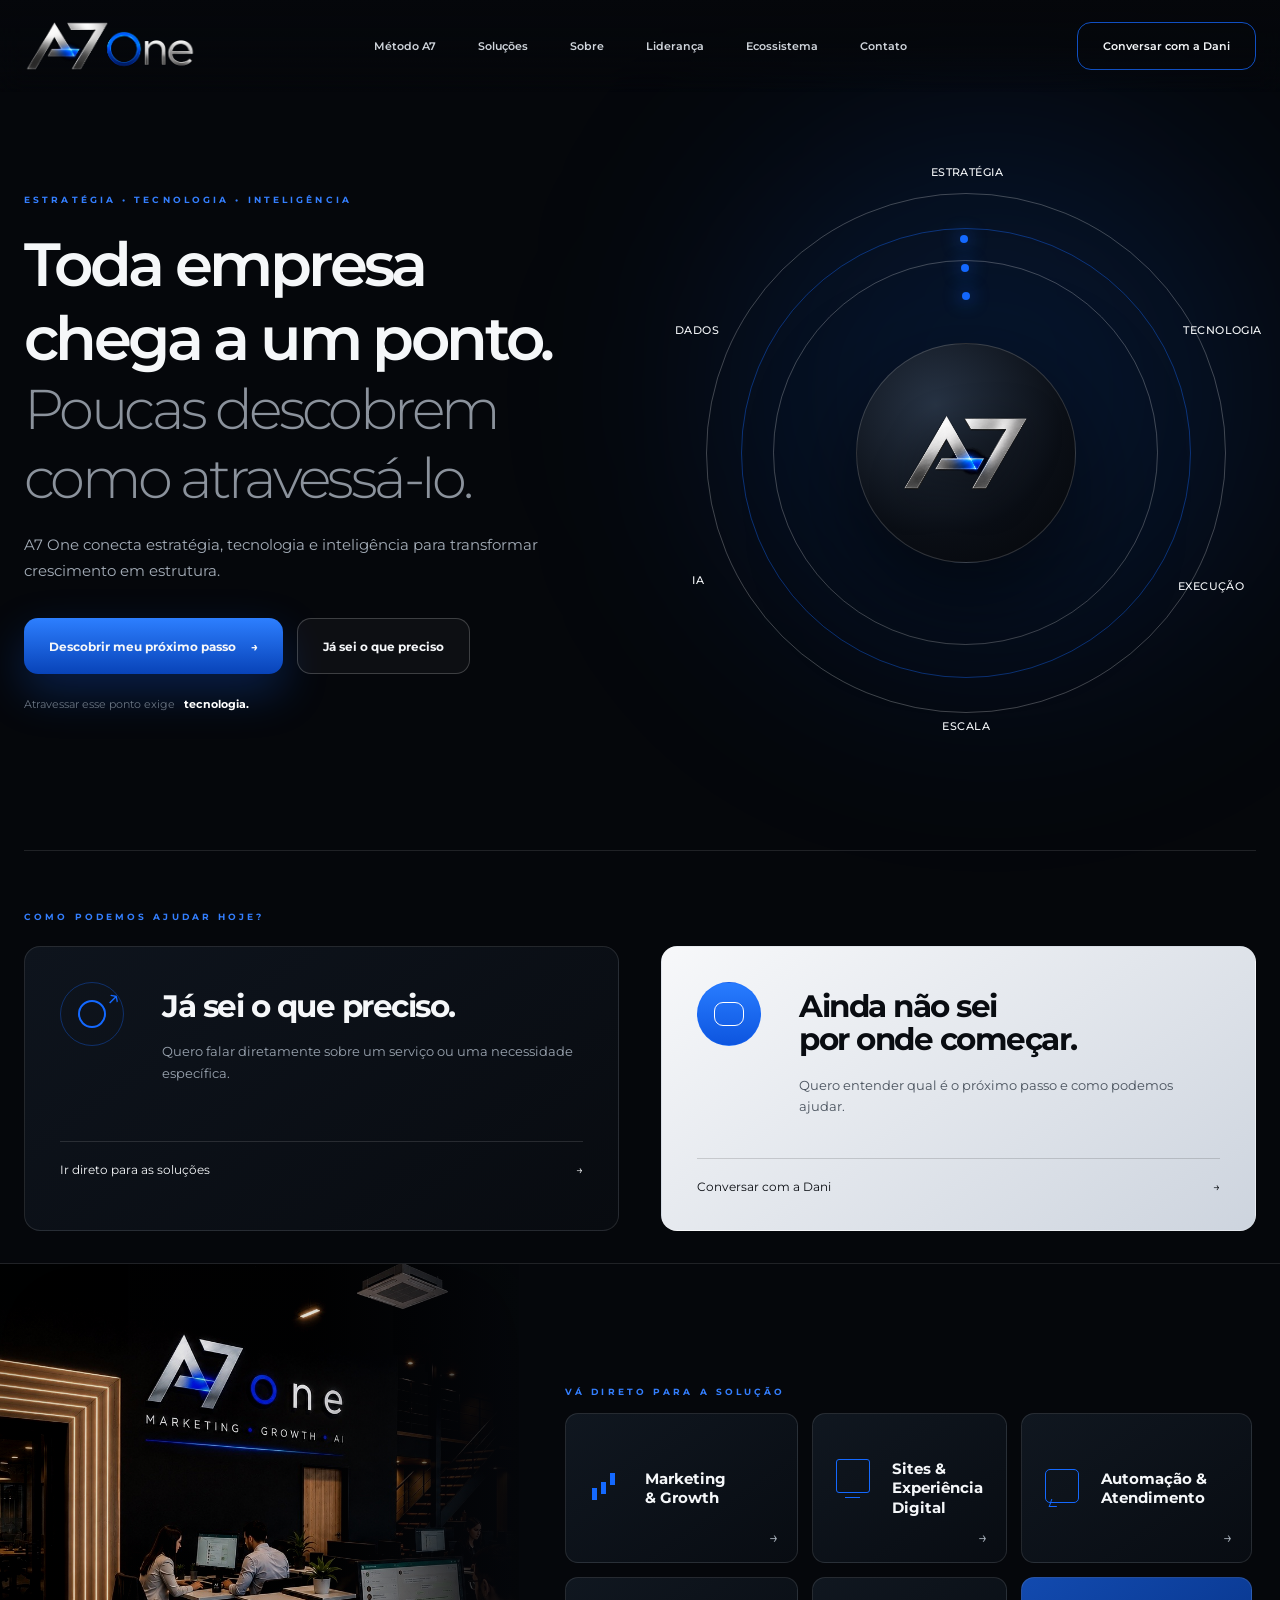
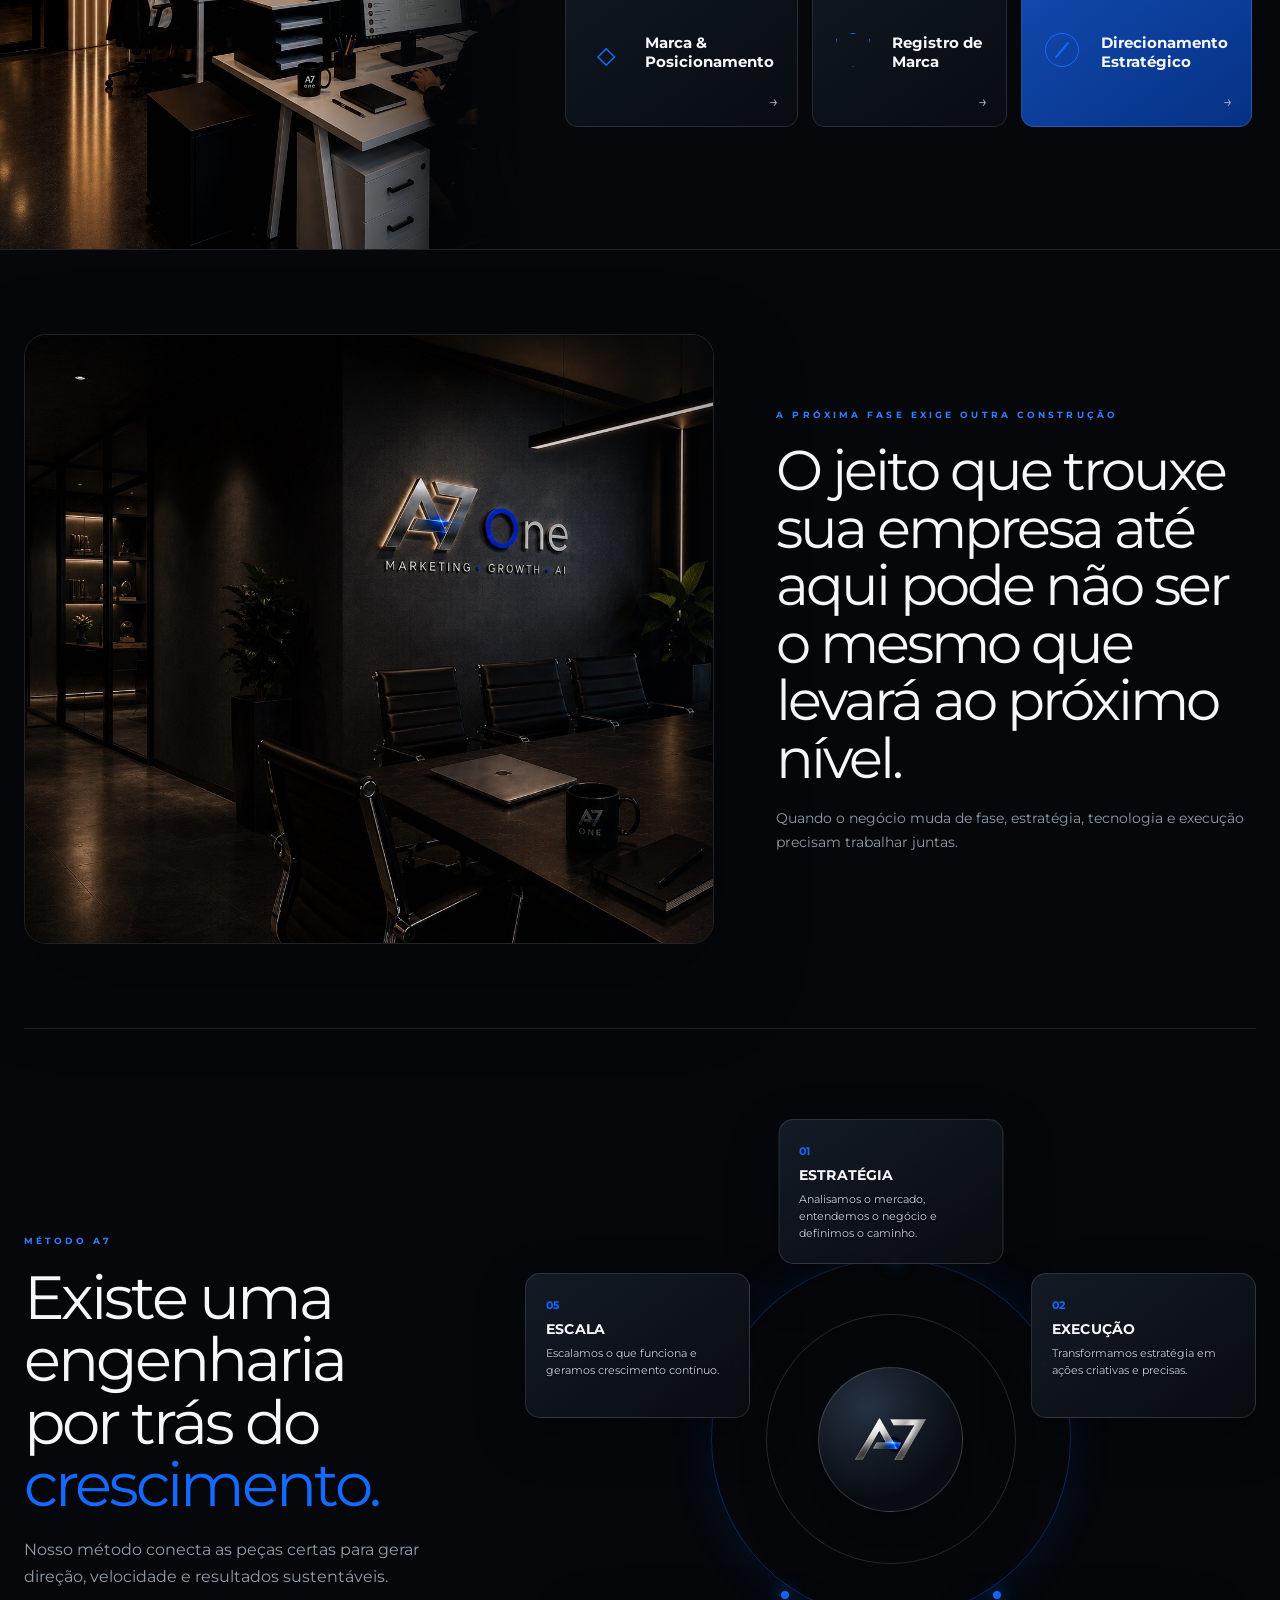
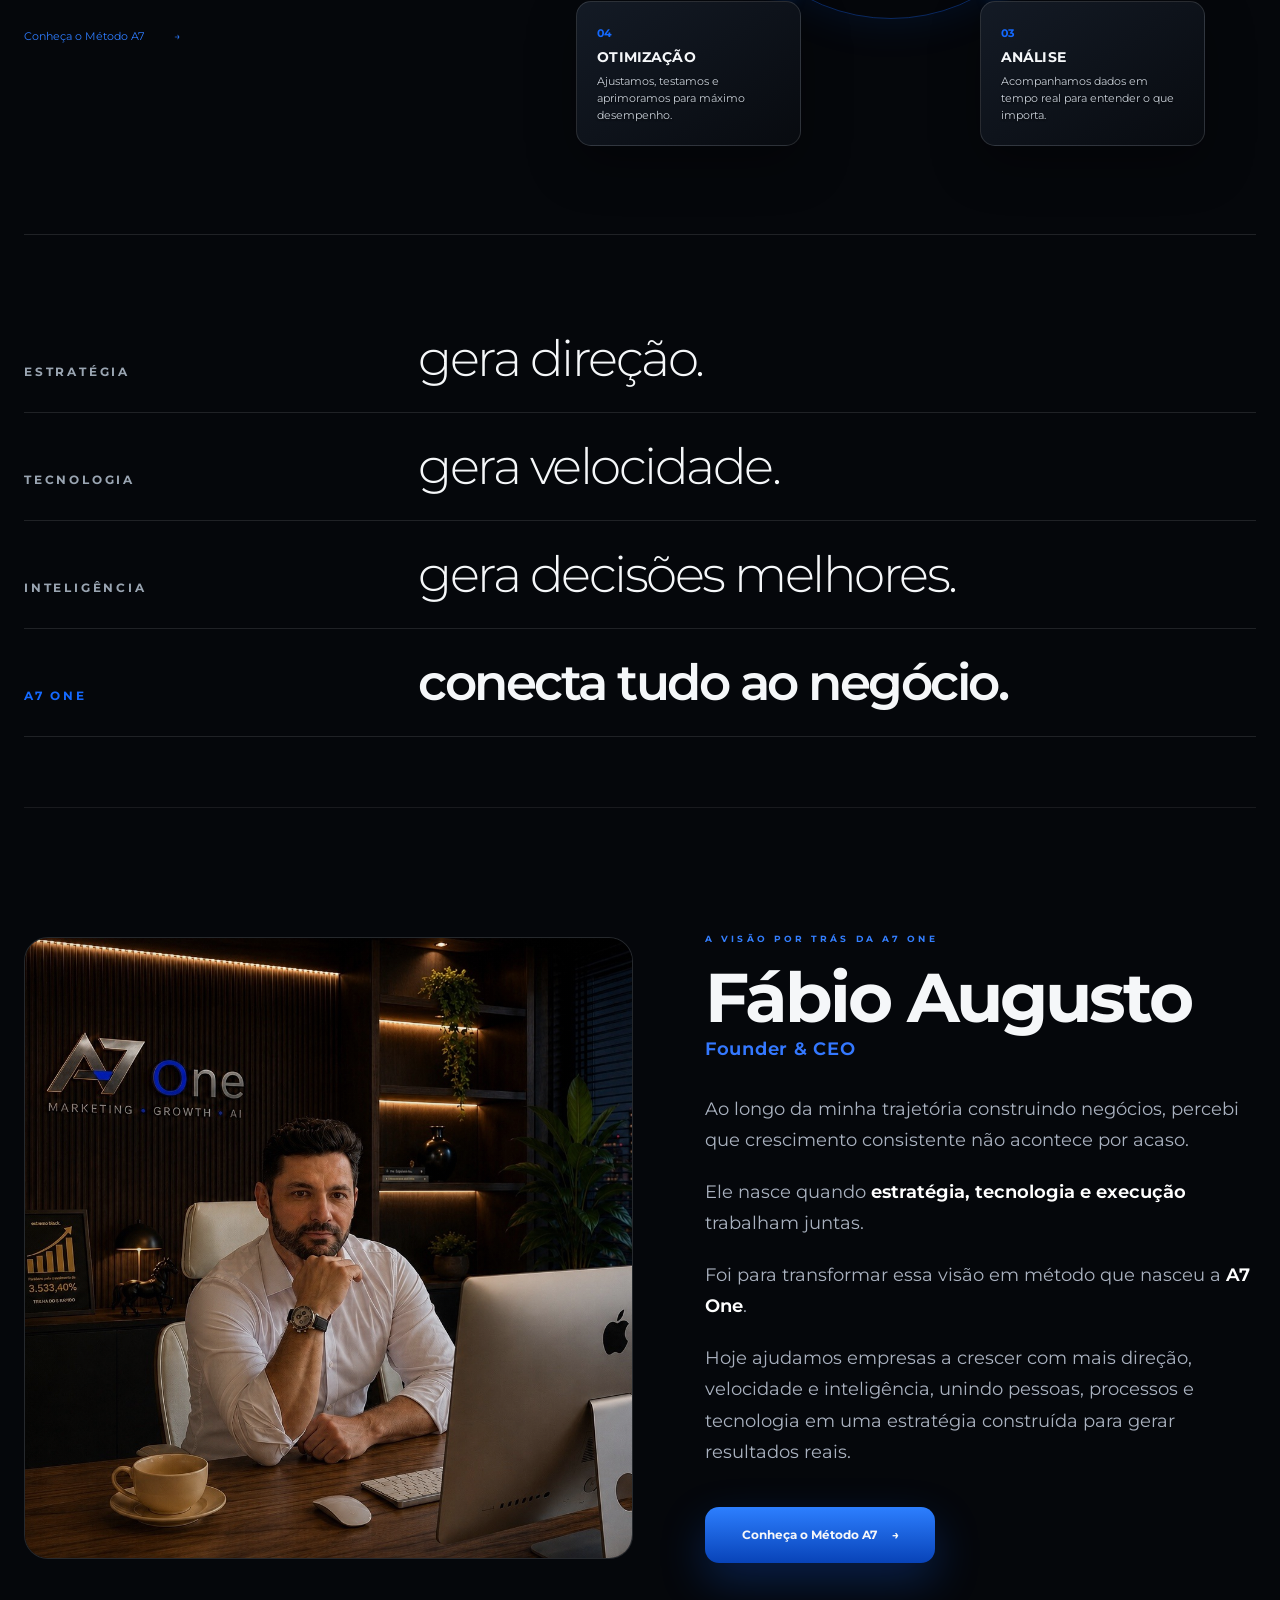
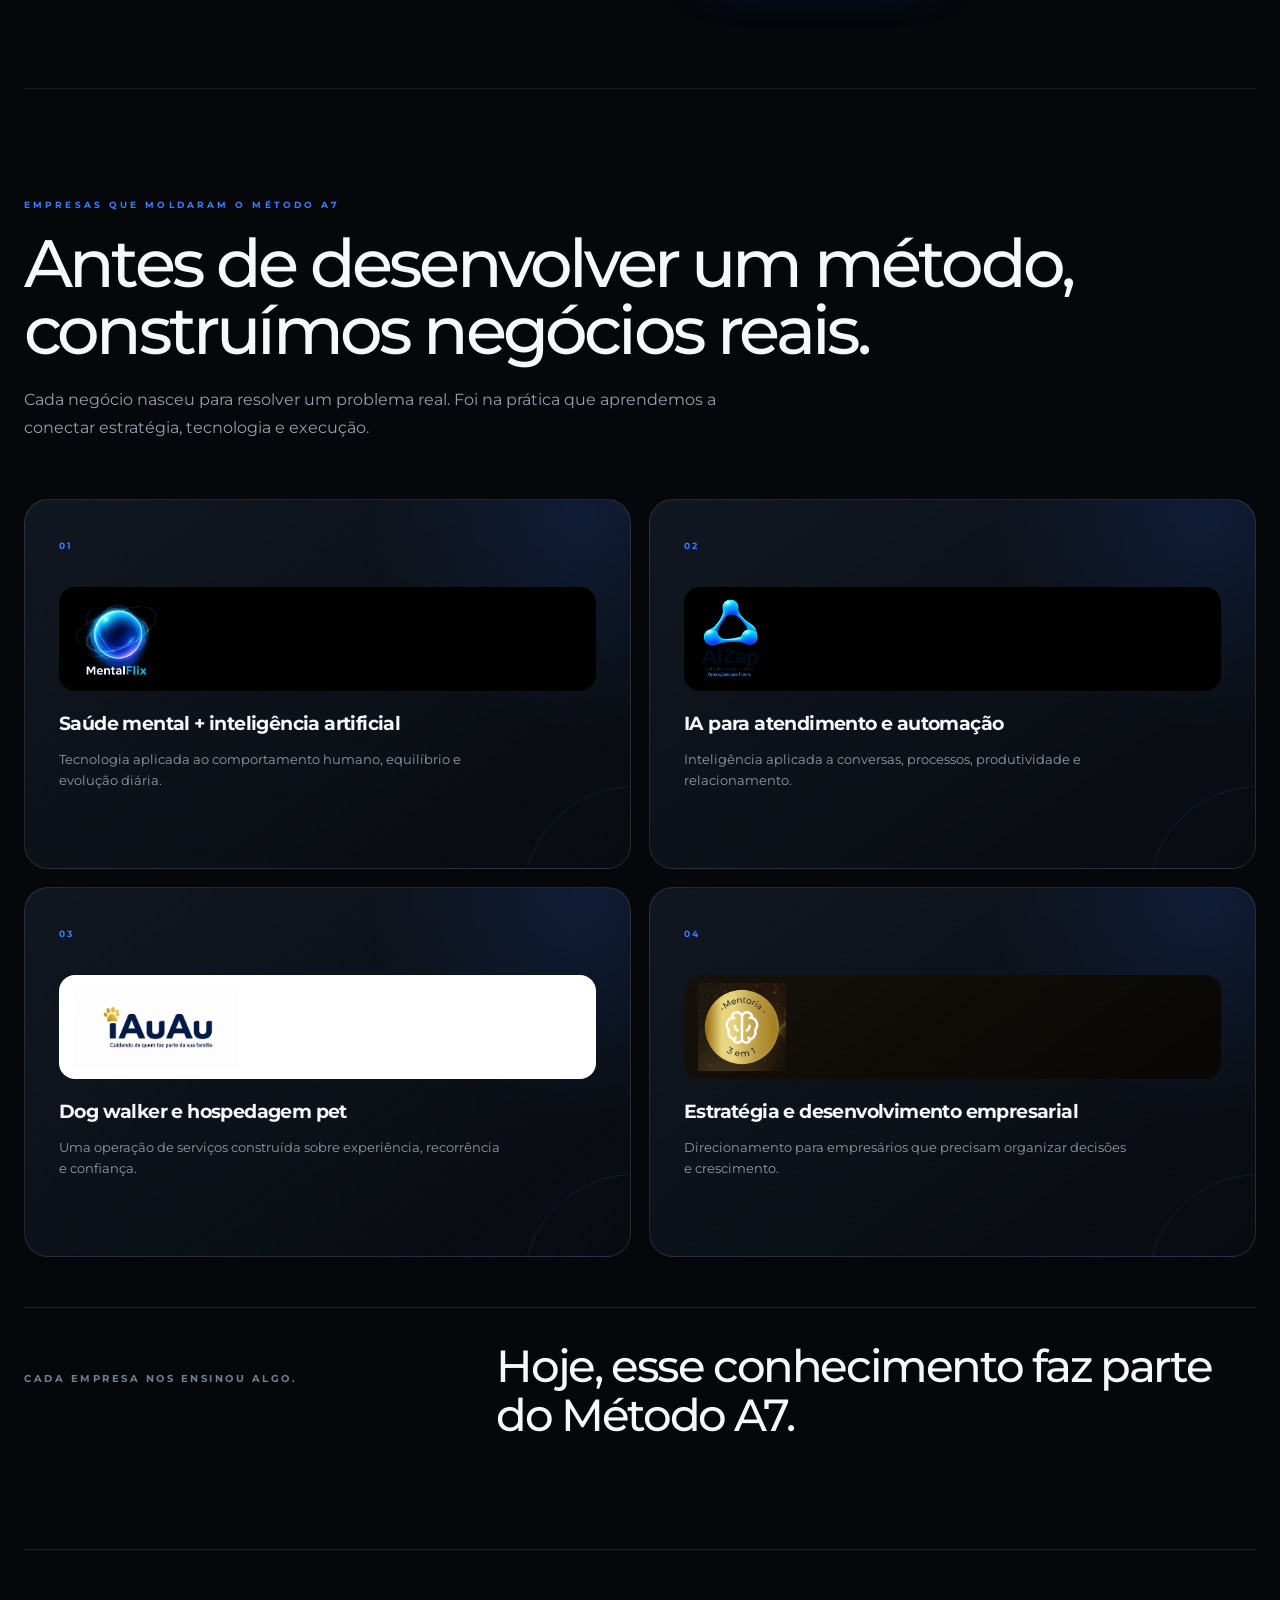
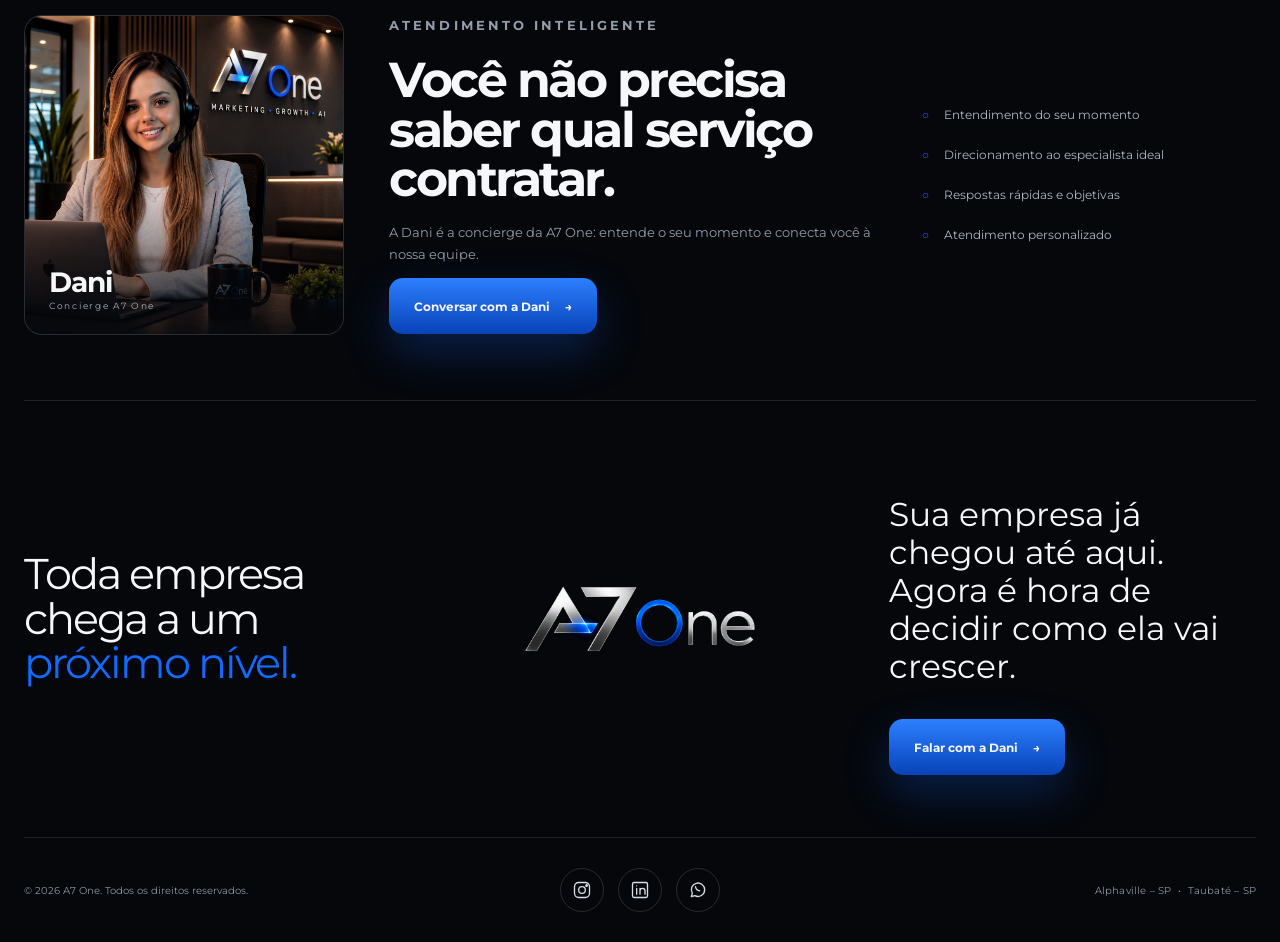
==== index.html @ eed22491 "Add files via upload" ====
<!doctype html>
<html lang="pt-BR">
<head>
  <meta charset="utf-8">
  <meta name="viewport" content="width=device-width,initial-scale=1">
  <meta name="theme-color" content="#05070b">
  
  
  <link rel="preconnect" href="https://fonts.googleapis.com">
  <link rel="preconnect" href="https://fonts.gstatic.com" crossorigin>
  <link href="https://fonts.googleapis.com/css2?family=Montserrat:wght@300;400;500;600;700;800&display=swap" rel="stylesheet">
  <link rel="stylesheet" href="./styles.css?v=1784219623">

  <title>A7 One | Estratégia, Tecnologia e Inteligência para Empresas</title>
  <meta name="description" content="A7 One conecta estratégia, tecnologia e inteligência para acelerar o crescimento da sua empresa.">
  <meta name="theme-color" content="#05070b">

  <meta property="og:type" content="website">
  <meta property="og:site_name" content="A7 One">
  <meta property="og:title" content="A7 One | Estratégia, Tecnologia e Inteligência">
  <meta property="og:description" content="Toda empresa chega a um ponto. Poucas descobrem como atravessá-lo.">
  <meta property="og:url" content="https://a7one.com.br">
  <meta property="og:image" content="https://a7one.com.br/assets/og-a7one.jpg?v=1784208524">

  <meta name="twitter:card" content="summary_large_image">
  <meta name="twitter:title" content="A7 One | Estratégia, Tecnologia e Inteligência">
  <meta name="twitter:description" content="Toda empresa chega a um ponto. Poucas descobrem como atravessá-lo.">
  <meta name="twitter:image" content="https://a7one.com.br/assets/og-a7one.jpg?v=1784208524">


  <link rel="icon" type="image/x-icon" href="/favicon.ico?v=1784208524">
  <link rel="icon" type="image/png" sizes="32x32" href="/favicon-32.png?v=1784208524">
  <link rel="icon" type="image/png" sizes="16x16" href="/favicon-16.png?v=1784208524">
  <link rel="apple-touch-icon" sizes="180x180" href="/apple-touch-icon.png?v=1784208524">

</head>
<body>
  <div class="progress"></div>
  <div class="cursor-glow"></div>

  <header class="header shell">
    <a class="brand" href="#inicio" aria-label="A7 One">
      <img src="./assets/a7one-logo-clean.png?v=1784208524" alt="A7 One">
    </a>

    <nav>
      <a href="#metodo">Método A7</a>
      <a href="#solucoes">Soluções</a>
      <a href="#sobre">Sobre</a>
      <a href="#lideranca">Liderança</a>
      <a href="#ecossistema">Ecossistema</a>
      <a href="#contato">Contato</a>
    </nav>

    <a class="header-cta" href="#" data-topic="diagnostico">Conversar com a Dani</a>
  </header>

  <main>
    <section id="inicio" class="hero shell">
      <div class="hero-copy reveal">
        <p class="eyebrow">ESTRATÉGIA • TECNOLOGIA • INTELIGÊNCIA</p>

        <h1 class="hero-title"><span class="hero-line">Toda empresa</span><span class="hero-line">chega a um ponto.</span><span class="hero-subline">Poucas descobrem</span><span class="hero-subline">como atravessá-lo.</span></h1>

        <p class="lead">
          A7 One conecta estratégia, tecnologia e inteligência
          para transformar crescimento em estrutura.
        </p>

        <div class="actions">
          <a class="button primary" href="#caminhos">Descobrir meu próximo passo <span>→</span></a>
          <a class="button secondary" href="#solucoes">Já sei o que preciso</a>
        </div>

        <div class="changing-line">
          <span>Atravessar esse ponto exige</span>
          <strong id="word-cycle">estratégia.</strong>
        </div>
      </div>

      <div class="orbit-stage reveal">
        <div class="orbit orbit-a"></div>
        <div class="orbit orbit-b"></div>
        <div class="orbit orbit-c"></div>

        <div class="orbit-core method-hero-core">
          <div class="shine"></div>
          <img src="./assets/a7-symbol-clean.png?v=1784208524" alt="Símbolo A7">
        </div>

        <span class="node n1">ESTRATÉGIA</span>
        <span class="node n2">TECNOLOGIA</span>
        <span class="node n3">EXECUÇÃO</span>
        <span class="node n4">ESCALA</span>
        <span class="node n5">IA</span>
        <span class="node n6">DADOS</span>
      </div>
    </section>

    <section id="caminhos" class="choices shell">
      <p class="eyebrow">COMO PODEMOS AJUDAR HOJE?</p>

      <div class="choice-grid">
        <article class="choice choice-dark reveal">
          <div class="choice-icon target"><i></i></div>
          <div class="choice-copy">
            <h2>Já sei o que preciso.</h2>
            <p>Quero falar diretamente sobre um serviço ou uma necessidade específica.</p>
          </div>
          <a href="#solucoes">Ir direto para as soluções <span>→</span></a>
        </article>

        <article class="choice choice-light reveal">
          <div class="choice-icon message"><i></i></div>
          <div class="choice-copy">
            <h2>Ainda não sei<br>por onde começar.</h2>
            <p>Quero entender qual é o próximo passo e como podemos ajudar.</p>
          </div>
          <a href="#" data-topic="diagnostico">Conversar com a Dani <span>→</span></a>
        </article>
      </div>
    </section>

    <section id="solucoes" class="solutions">
      <div class="office-panel reveal">
        <img src="./assets/reception-office.jpg?v=1784208524?v=1784208524" alt="Ambiente A7 One">
        <div class="office-shade"></div>

      </div>

      <div class="solution-content">
        <p class="eyebrow">VÁ DIRETO PARA A SOLUÇÃO</p>

        <div class="solution-grid">
          <a href="#" data-topic="clientes" class="solution-card reveal">
            <div class="service-icon chart"></div>
            <h3>Marketing<br>& Growth</h3>
            <span>→</span>
          </a>

          <a href="#" data-topic="site" class="solution-card reveal">
            <div class="service-icon screen"></div>
            <h3>Sites &<br>Experiência Digital</h3>
            <span>→</span>
          </a>

          <a href="#" data-topic="automacao" class="solution-card reveal">
            <div class="service-icon bubbles"></div>
            <h3>Automação &<br>Atendimento</h3>
            <span>→</span>
          </a>

          <a href="#" data-topic="marca" class="solution-card reveal">
            <div class="service-icon crown">◇</div>
            <h3>Marca &<br>Posicionamento</h3>
            <span>→</span>
          </a>

          <a href="#" data-topic="registro" class="solution-card reveal">
            <div class="service-icon shield"></div>
            <h3>Registro de<br>Marca</h3>
            <span>→</span>
          </a>

          <a href="#" data-topic="consultoria" class="solution-card featured reveal">
            <div class="service-icon compass"></div>
            <h3>Direcionamento<br>Estratégico</h3>
            <span>→</span>
          </a>
        </div>
      </div>
    </section>

    <section class="phase phase-card shell">
      <div class="phase-photo reveal">
        <img src="./assets/meeting-room.jpg?v=1784208524" alt="Sala de reunião A7 One">
        <div class="phase-overlay"></div>
      </div>

      <div class="phase-copy reveal">
        <p class="eyebrow">A PRÓXIMA FASE EXIGE OUTRA CONSTRUÇÃO</p>
        <h2>O jeito que trouxe sua empresa até aqui pode não ser o mesmo que levará ao próximo nível.</h2>
        <p>
          Quando o negócio muda de fase, estratégia, tecnologia e execução
          precisam trabalhar juntas.
        </p>
      </div>
    </section>

    <section id="metodo" class="method shell">
      <div class="method-copy reveal">
        <p class="eyebrow">MÉTODO A7</p>
        <h2>Existe uma engenharia por trás do <em>crescimento.</em></h2>
        <p>Nosso método conecta as peças certas para gerar direção, velocidade e resultados sustentáveis.</p>
        <a href="#" data-topic="consultoria">Conheça o Método A7 <span>→</span></a>
      </div>

      <div class="method-wheel clean-wheel reveal">
        <div class="method-disc">
          <div class="disc-ring ring-outer"></div>
          <div class="disc-ring ring-inner"></div>
          <div class="disc-center">
            <img src="./assets/a7-symbol-clean.png?v=1784208524" alt="Símbolo A7">
          </div>
          <span class="disc-dot dd1"></span>
          <span class="disc-dot dd2"></span>
          <span class="disc-dot dd3"></span>
          <span class="disc-dot dd4"></span>
          <span class="disc-dot dd5"></span>
        </div>

        <article class="method-card mc1">
          <span>01</span><strong>ESTRATÉGIA</strong>
          <p>Analisamos o mercado, entendemos o negócio e definimos o caminho.</p>
        </article>
        <article class="method-card mc2">
          <span>02</span><strong>EXECUÇÃO</strong>
          <p>Transformamos estratégia em ações criativas e precisas.</p>
        </article>
        <article class="method-card mc3">
          <span>03</span><strong>ANÁLISE</strong>
          <p>Acompanhamos dados em tempo real para entender o que importa.</p>
        </article>
        <article class="method-card mc4">
          <span>04</span><strong>OTIMIZAÇÃO</strong>
          <p>Ajustamos, testamos e aprimoramos para máximo desempenho.</p>
        </article>
        <article class="method-card mc5">
          <span>05</span><strong>ESCALA</strong>
          <p>Escalamos o que funciona e geramos crescimento contínuo.</p>
        </article>
      </div>
    </section>

    <section id="sobre" class="principles shell">
      <div class="principle reveal"><span>ESTRATÉGIA</span><p>gera direção.</p></div>
      <div class="principle reveal"><span>TECNOLOGIA</span><p>gera velocidade.</p></div>
      <div class="principle reveal"><span>INTELIGÊNCIA</span><p>gera decisões melhores.</p></div>
      <div class="principle final reveal"><span>A7 ONE</span><p>conecta tudo ao negócio.</p></div>
    </section>


    <section id="lideranca" class="leadership shell">
      <div class="leadership-photo reveal">
        <img src="./assets/fabio-augusto-ceo.jpg?v=1784219623" alt="Fábio Augusto, Founder & CEO da A7 One">
        <div class="leadership-photo-shade"></div>
      </div>

      <div class="leadership-copy reveal">
        <p class="eyebrow">A VISÃO POR TRÁS DA A7 ONE</p>
        <h2>Fábio Augusto</h2>
        <p class="leadership-role">Founder &amp; CEO</p>

        <p>
          Ao longo da minha trajetória construindo negócios, percebi que crescimento
          consistente não acontece por acaso.
        </p>

        <p>
          Ele nasce quando <strong>estratégia, tecnologia e execução</strong>
          trabalham juntas.
        </p>

        <p>
          Foi para transformar essa visão em método que nasceu a
          <strong>A7 One</strong>.
        </p>

        <p>
          Hoje ajudamos empresas a crescer com mais direção, velocidade e inteligência,
          unindo pessoas, processos e tecnologia em uma estratégia construída para
          gerar resultados reais.
        </p>

        <a class="button primary" href="#metodo">Conheça o Método A7 <span>→</span></a>
      </div>
    </section>


    <section id="ecossistema" class="ecosystem shell">
      <div class="ecosystem-heading reveal">
        <p class="eyebrow">EMPRESAS QUE MOLDARAM O MÉTODO A7</p>
        <h2 class="ecosystem-approved-title"><span>Antes de desenvolver um método,</span><span>construímos negócios reais.</span></h2>
        <p>
          Cada negócio nasceu para resolver um problema real. Foi na prática que aprendemos a conectar estratégia, tecnologia e execução.
        </p>
      </div>

      <div class="ecosystem-grid">
        <article class="ecosystem-card reveal">
          <span class="ecosystem-index">01</span>
          <div class="ecosystem-logo ecosystem-logo-dark"><img src="[data-uri]" alt="MentalFlix"></div>
          <h3>Saúde mental + inteligência artificial</h3>
          <p>Tecnologia aplicada ao comportamento humano, equilíbrio e evolução diária.</p>
        </article>

        <article class="ecosystem-card reveal">
          <span class="ecosystem-index">02</span>
          <div class="ecosystem-logo ecosystem-logo-dark"><img src="[data-uri]" alt="AlZap"></div>
          <h3>IA para atendimento e automação</h3>
          <p>Inteligência aplicada a conversas, processos, produtividade e relacionamento.</p>
        </article>

        <article class="ecosystem-card reveal">
          <span class="ecosystem-index">03</span>
          <div class="ecosystem-logo ecosystem-logo-light"><img src="[data-uri]" alt="iAuAu"></div>
          <h3>Dog walker e hospedagem pet</h3>
          <p>Uma operação de serviços construída sobre experiência, recorrência e confiança.</p>
        </article>

        <article class="ecosystem-card reveal">
          <span class="ecosystem-index">04</span>
          <div class="ecosystem-logo ecosystem-logo-gold"><img src="[data-uri]" alt="Mentoria 3 em 1"></div>
          <h3>Estratégia e desenvolvimento empresarial</h3>
          <p>Direcionamento para empresários que precisam organizar decisões e crescimento.</p>
        </article>
      </div>

      <div class="ecosystem-statement reveal">
        <span>Cada empresa nos ensinou algo.</span>
        <strong>Hoje, esse conhecimento faz parte do Método A7.</strong>
      </div>
    </section>

    <section id="contato" class="dani shell">
      <div class="dani-photo dani-photo-small">
        <img src="./assets/dani-final.jpg?v=1784208524" alt="Dani, concierge virtual da A7 One">
        <div class="dani-photo-shade"></div>
        <div class="dani-caption"><strong>Dani</strong><small>Concierge A7 One</small></div>
      </div>

      <div class="dani-copy reveal">
        <p class="eyebrow">ATENDIMENTO INTELIGENTE</p>
        <h2>Você não precisa saber qual serviço contratar.</h2>
        <p class="dani-description">A Dani é a concierge da A7 One: entende o seu momento e conecta você à nossa equipe.</p>
        <a href="#" class="button primary" data-topic="diagnostico">Conversar com a Dani <span>→</span></a>
      </div>

      <ul class="dani-list reveal">
        <li>Entendimento do seu momento</li>
        <li>Direcionamento ao especialista ideal</li>
        <li>Respostas rápidas e objetivas</li>
        <li>Atendimento personalizado</li>
      </ul>
    </section>

    <section class="closing shell">
      <div class="closing-copy reveal">
        <h2>Toda empresa chega a um <em>próximo nível.</em></h2>
      </div>

      <div class="closing-brand reveal">
        <img src="./assets/a7one-logo-clean.png?v=1784208524" alt="A7 One">
      </div>

      <div class="closing-action reveal">
        <h3>Sua empresa já chegou até aqui.<br>Agora é hora de decidir como ela vai crescer.</h3>
        <a href="#" class="button primary" data-topic="geral">Falar com a Dani <span>→</span></a>
      </div>
    </section>
  </main>

  <footer class="footer shell">
    <small>© 2026 A7 One. Todos os direitos reservados.</small>
    <div class="socials">
      <a href="https://www.instagram.com/a7one.ai/" target="_blank" rel="noopener" aria-label="Instagram" title="Instagram">
        <svg viewBox="0 0 24 24" aria-hidden="true"><rect x="3" y="3" width="18" height="18" rx="5"/><circle cx="12" cy="12" r="4"/><circle cx="17.5" cy="6.5" r="1"/></svg>
      </a>
      <a href="https://www.linkedin.com/company/a7one/" target="_blank" rel="noopener" aria-label="LinkedIn" title="LinkedIn">
        <svg viewBox="0 0 24 24" aria-hidden="true"><rect x="3" y="3" width="18" height="18" rx="2"/><path d="M8 10v7M8 7v.01M12 17v-4a3 3 0 0 1 6 0v4M12 10v7"/></svg>
      </a>
      <a href="#" data-topic="geral" aria-label="WhatsApp" title="WhatsApp">
        <svg viewBox="0 0 24 24" aria-hidden="true"><path d="M20 11.8a8 8 0 0 1-11.8 7l-4.2 1.2 1.2-4.1A8 8 0 1 1 20 11.8Z"/><path d="M9 8c.4 3 2 4.6 5 5"/></svg>
      </a>
    </div>
    <span>Alphaville – SP &nbsp;•&nbsp; Taubaté – SP</span>
  </footer>

  <script src="./script.js?v=1784219623"></script>
</body>
</html>
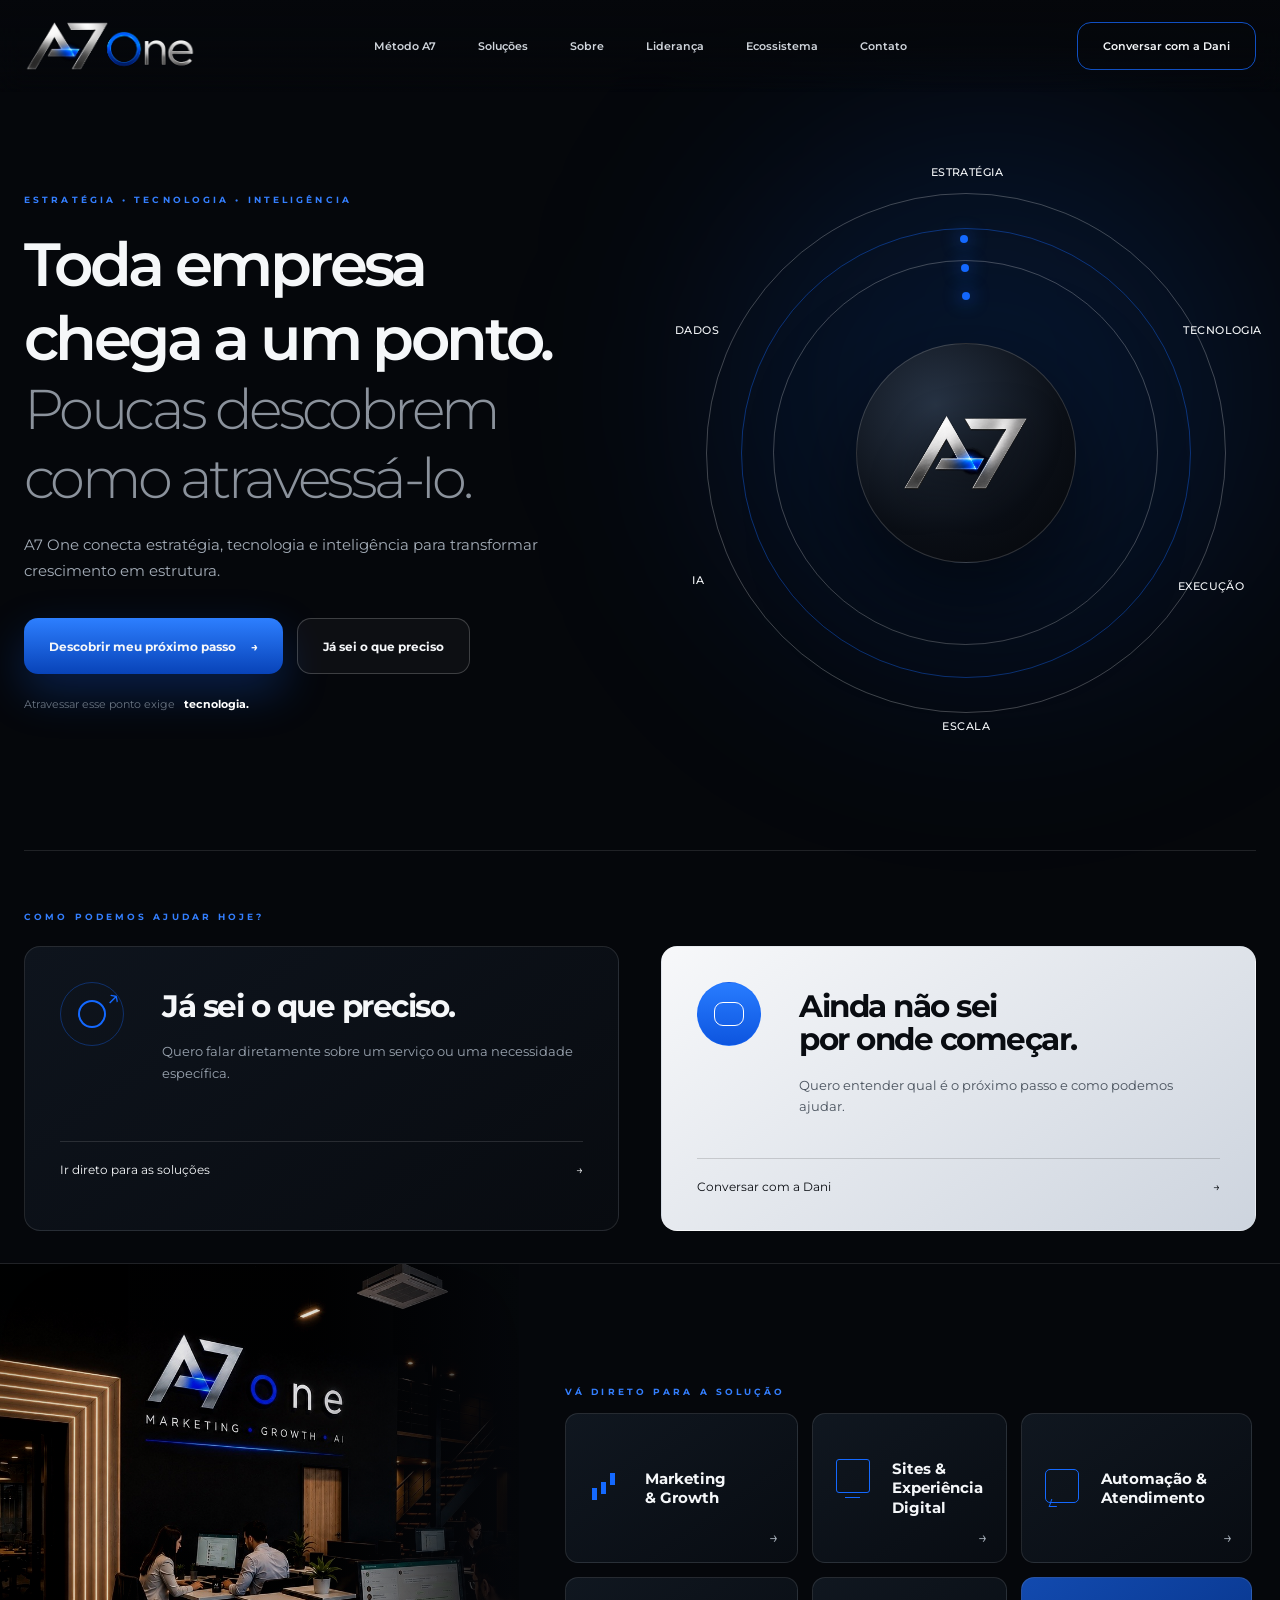
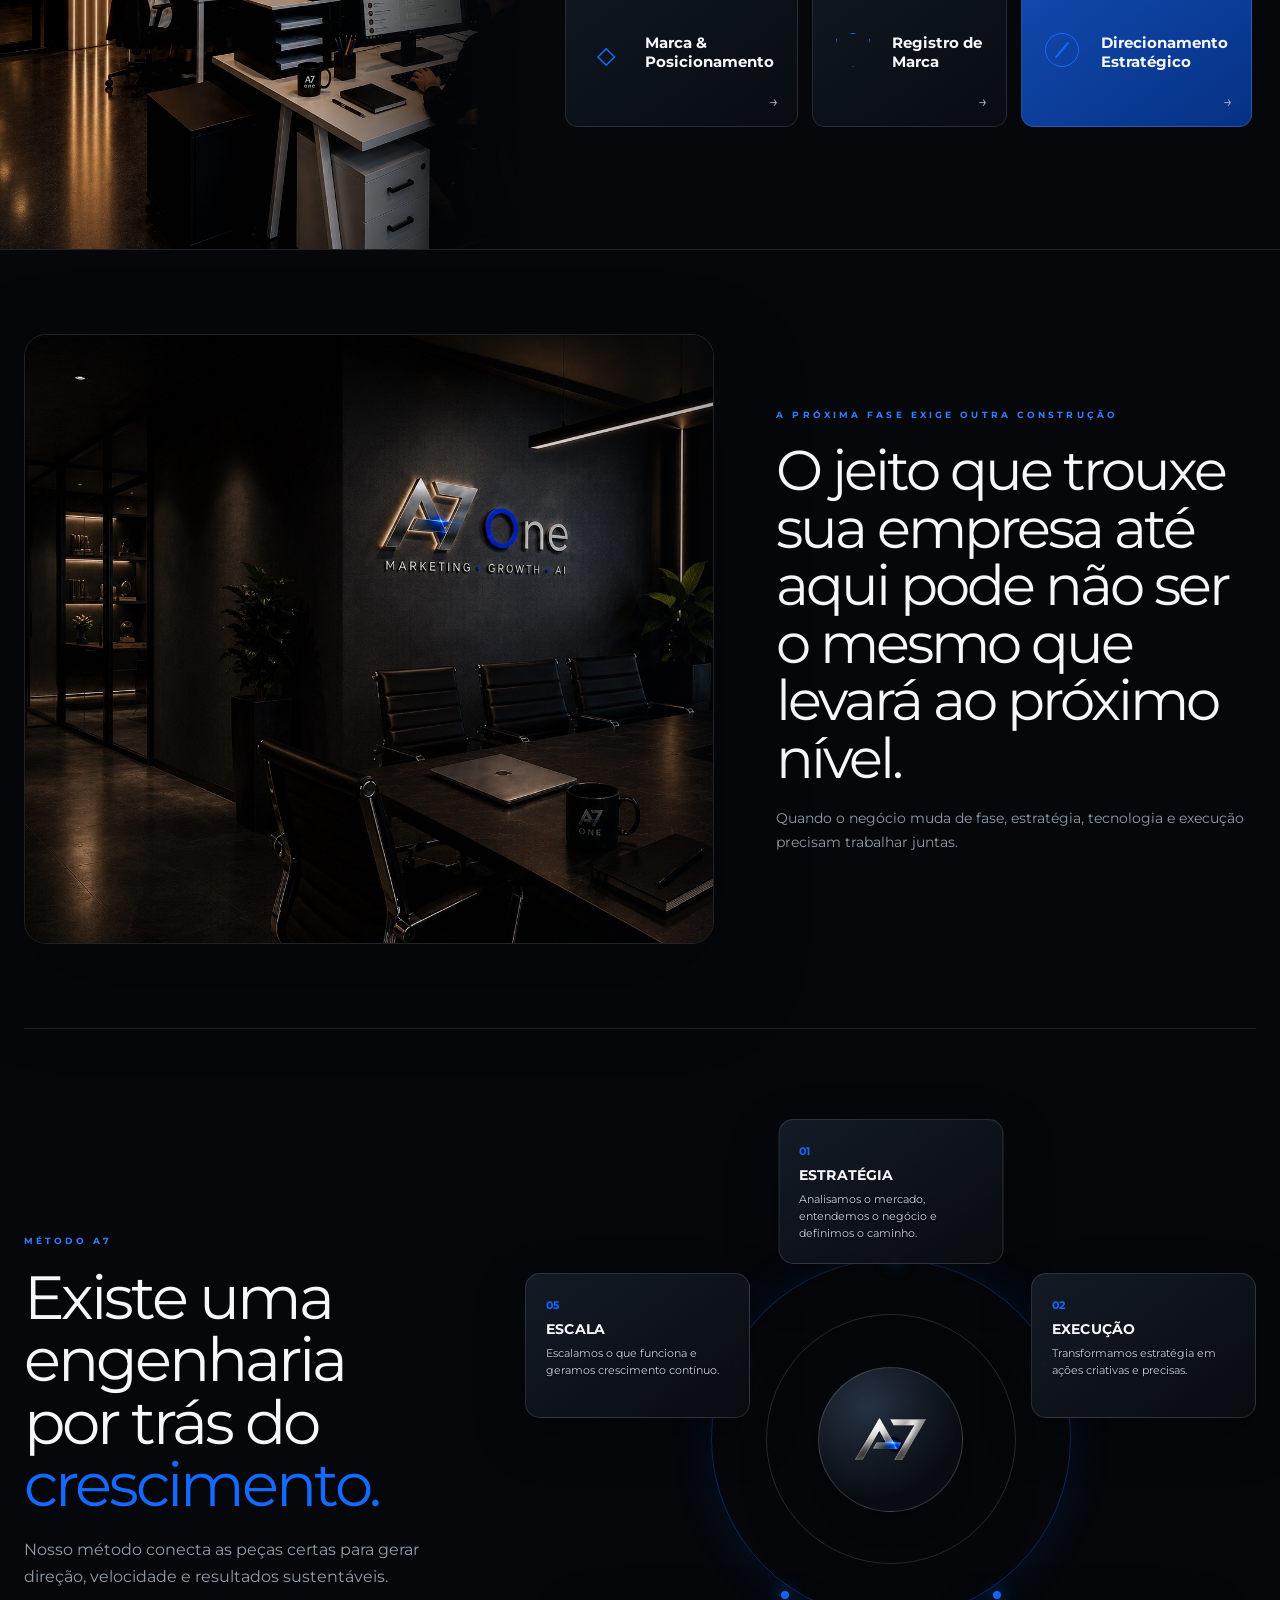
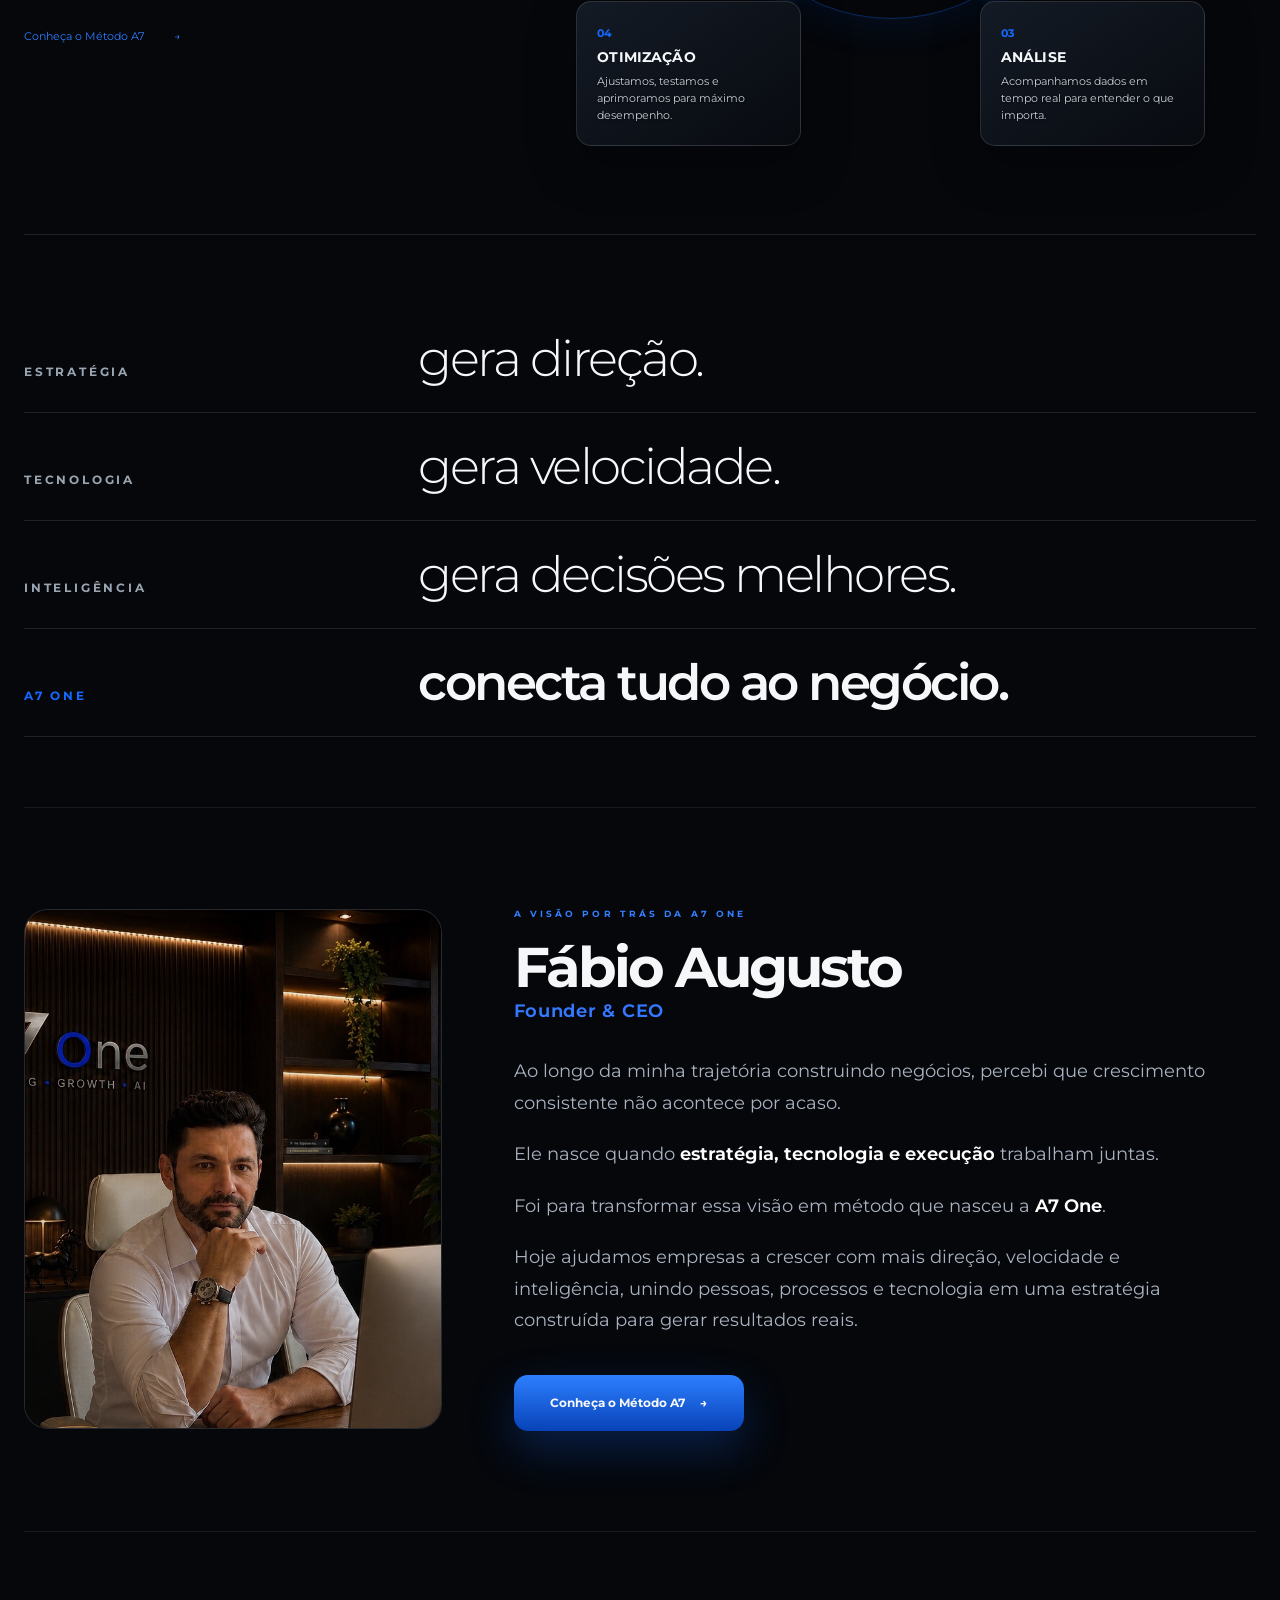
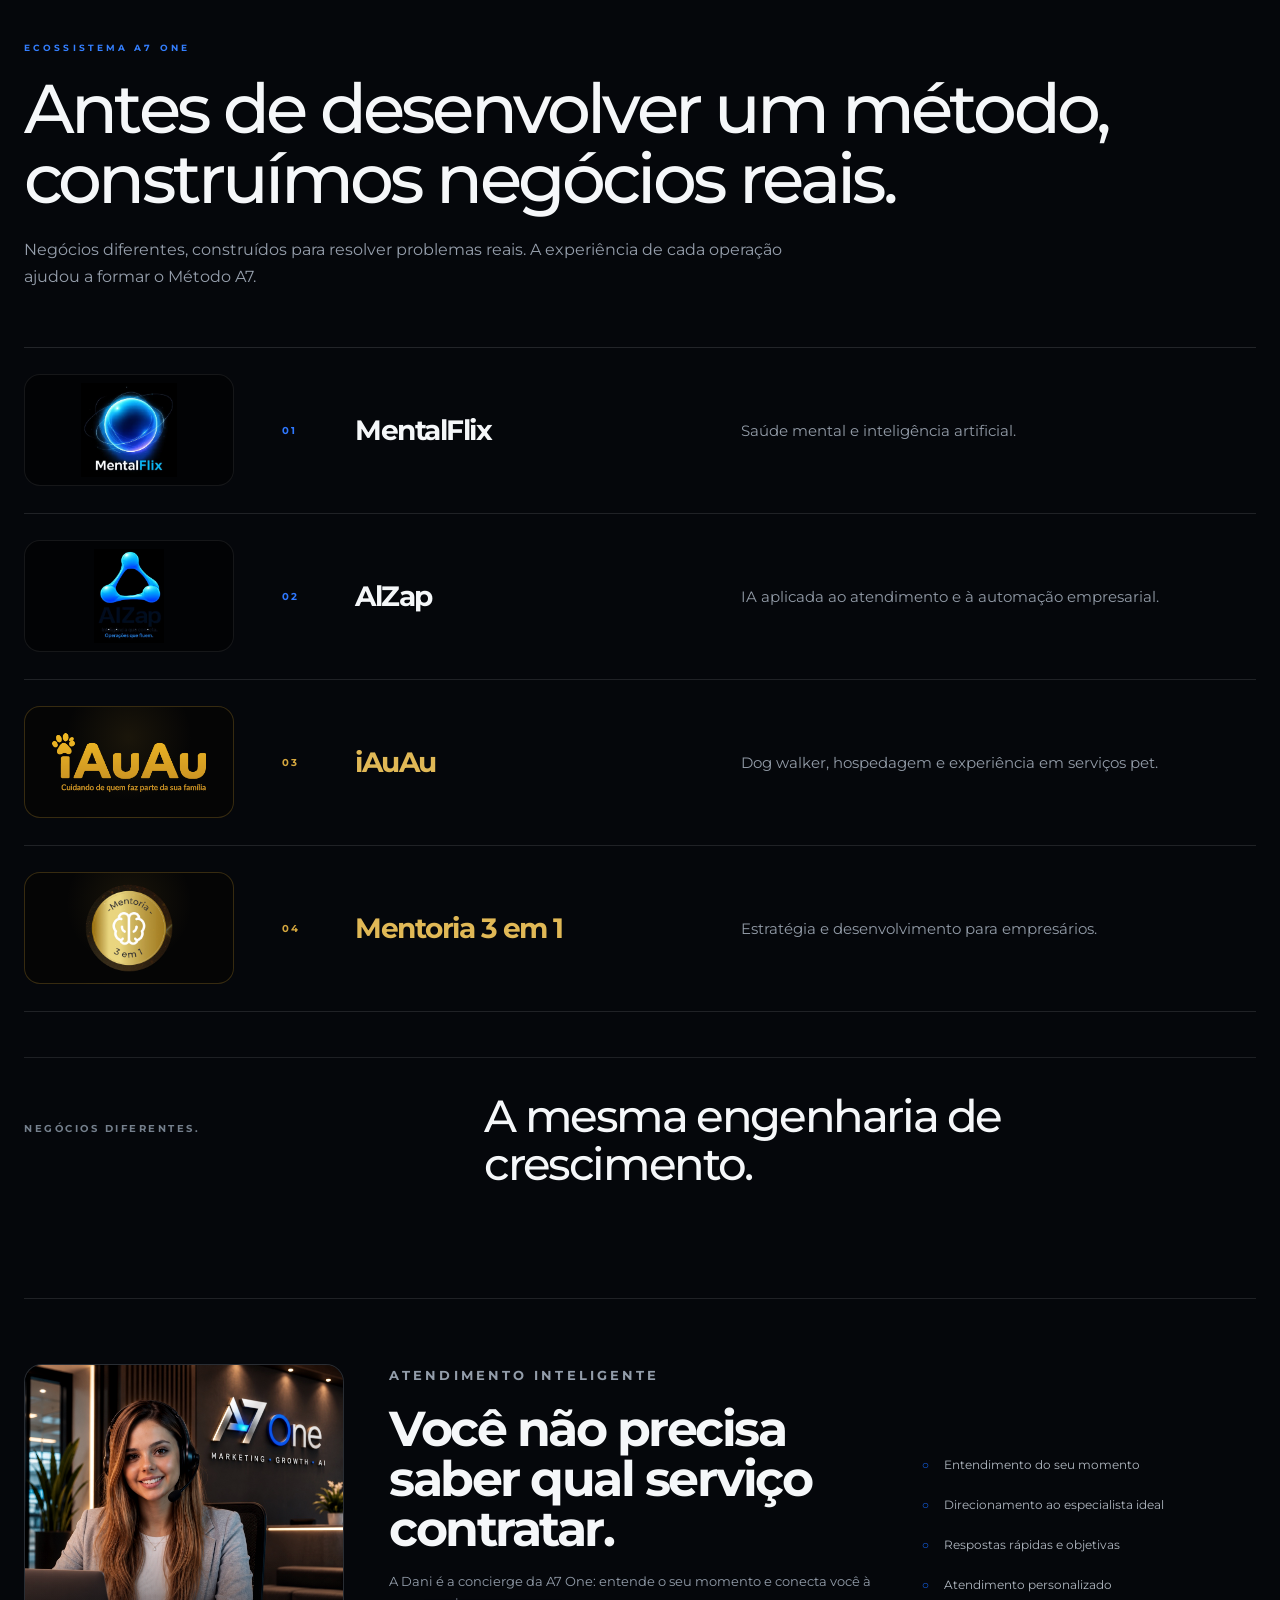
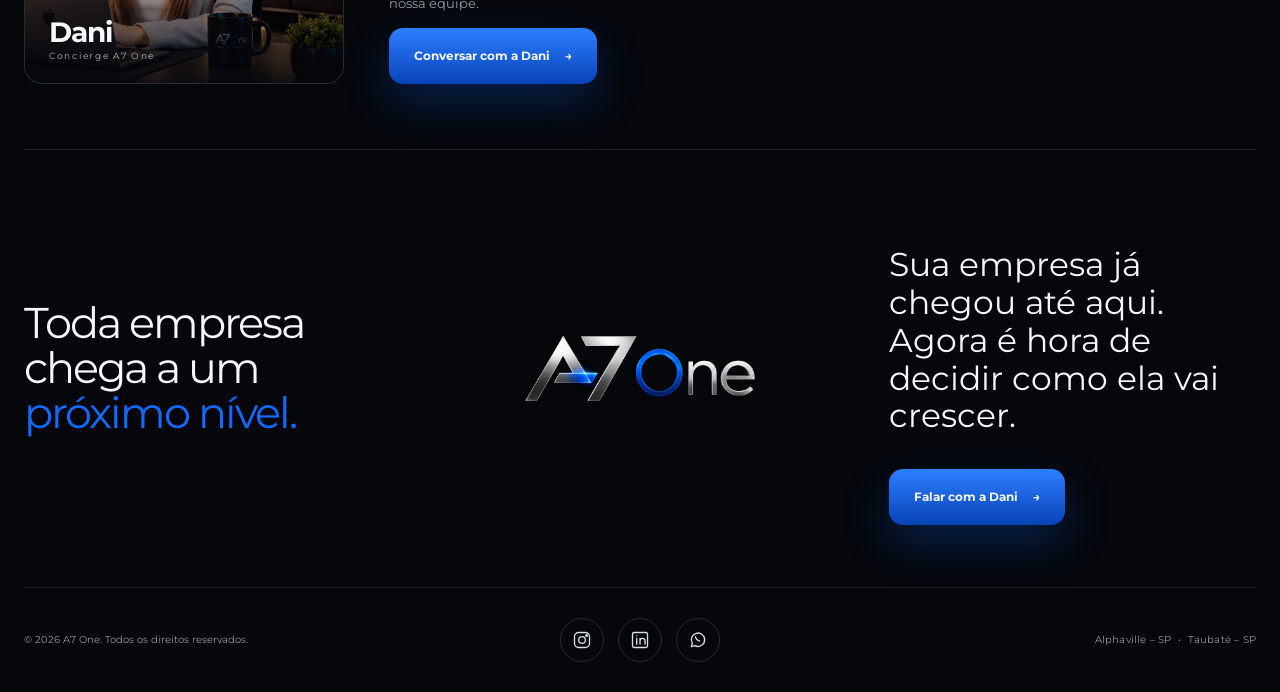
==== commit 2354fb3b: "Add files via upload" ====
--- a/index.html
+++ b/index.html
@@ -9,7 +9,7 @@
   <link rel="preconnect" href="https://fonts.googleapis.com">
   <link rel="preconnect" href="https://fonts.gstatic.com" crossorigin>
   <link href="https://fonts.googleapis.com/css2?family=Montserrat:wght@300;400;500;600;700;800&display=swap" rel="stylesheet">
-  <link rel="stylesheet" href="./styles.css?v=1784219623">
+  <link rel="stylesheet" href="./styles.css?v=1784221114">
 
   <title>A7 One | Estratégia, Tecnologia e Inteligência para Empresas</title>
   <meta name="description" content="A7 One conecta estratégia, tecnologia e inteligência para acelerar o crescimento da sua empresa.">
@@ -276,53 +276,72 @@
       </div>
     </section>
 
-
-    <section id="ecossistema" class="ecosystem shell">
+    <section id="ecossistema" class="ecosystem ecosystem-refined shell">
       <div class="ecosystem-heading reveal">
-        <p class="eyebrow">EMPRESAS QUE MOLDARAM O MÉTODO A7</p>
-        <h2 class="ecosystem-approved-title"><span>Antes de desenvolver um método,</span><span>construímos negócios reais.</span></h2>
-        <p>
-          Cada negócio nasceu para resolver um problema real. Foi na prática que aprendemos a conectar estratégia, tecnologia e execução.
-        </p>
-      </div>
-
-      <div class="ecosystem-grid">
-        <article class="ecosystem-card reveal">
-          <span class="ecosystem-index">01</span>
-          <div class="ecosystem-logo ecosystem-logo-dark"><img src="[data-uri]" alt="MentalFlix"></div>
-          <h3>Saúde mental + inteligência artificial</h3>
-          <p>Tecnologia aplicada ao comportamento humano, equilíbrio e evolução diária.</p>
-        </article>
-
-        <article class="ecosystem-card reveal">
-          <span class="ecosystem-index">02</span>
-          <div class="ecosystem-logo ecosystem-logo-dark"><img src="[data-uri]" alt="AlZap"></div>
-          <h3>IA para atendimento e automação</h3>
-          <p>Inteligência aplicada a conversas, processos, produtividade e relacionamento.</p>
-        </article>
-
-        <article class="ecosystem-card reveal">
-          <span class="ecosystem-index">03</span>
-          <div class="ecosystem-logo ecosystem-logo-light"><img src="[data-uri]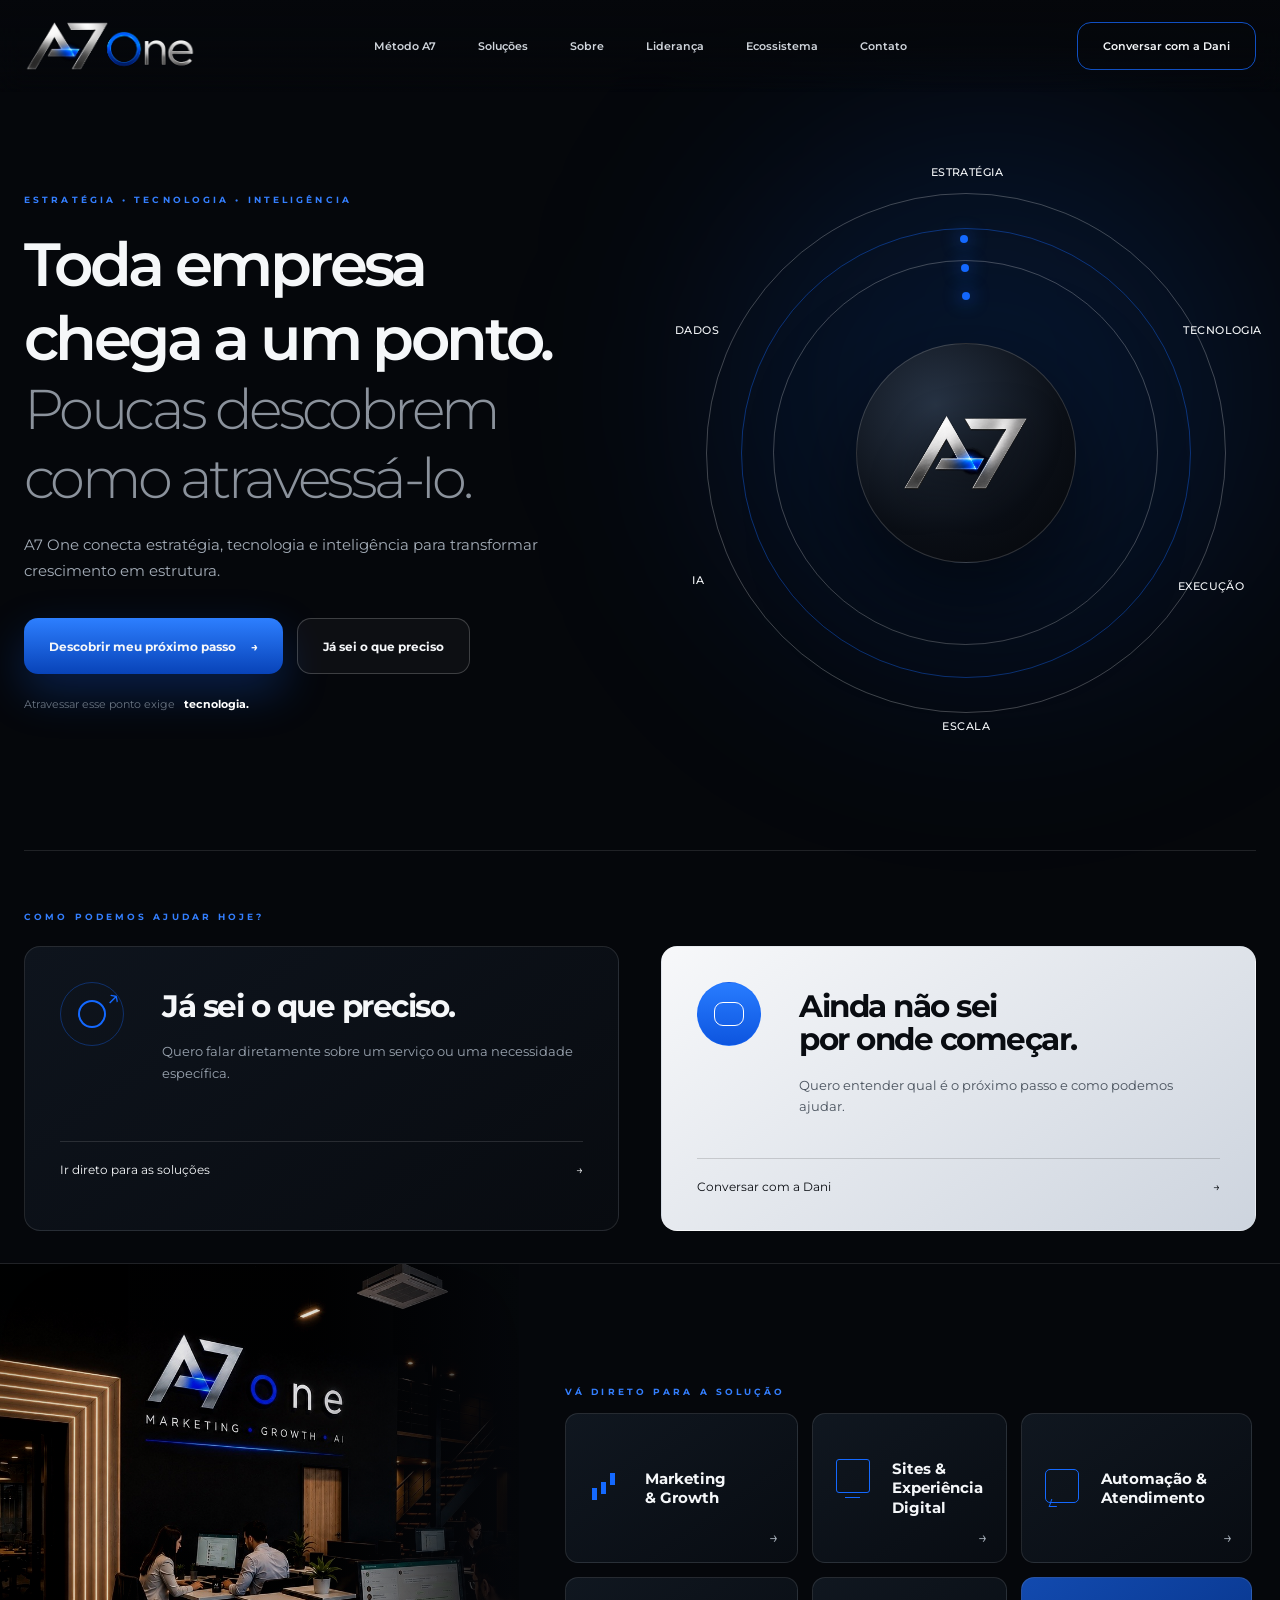
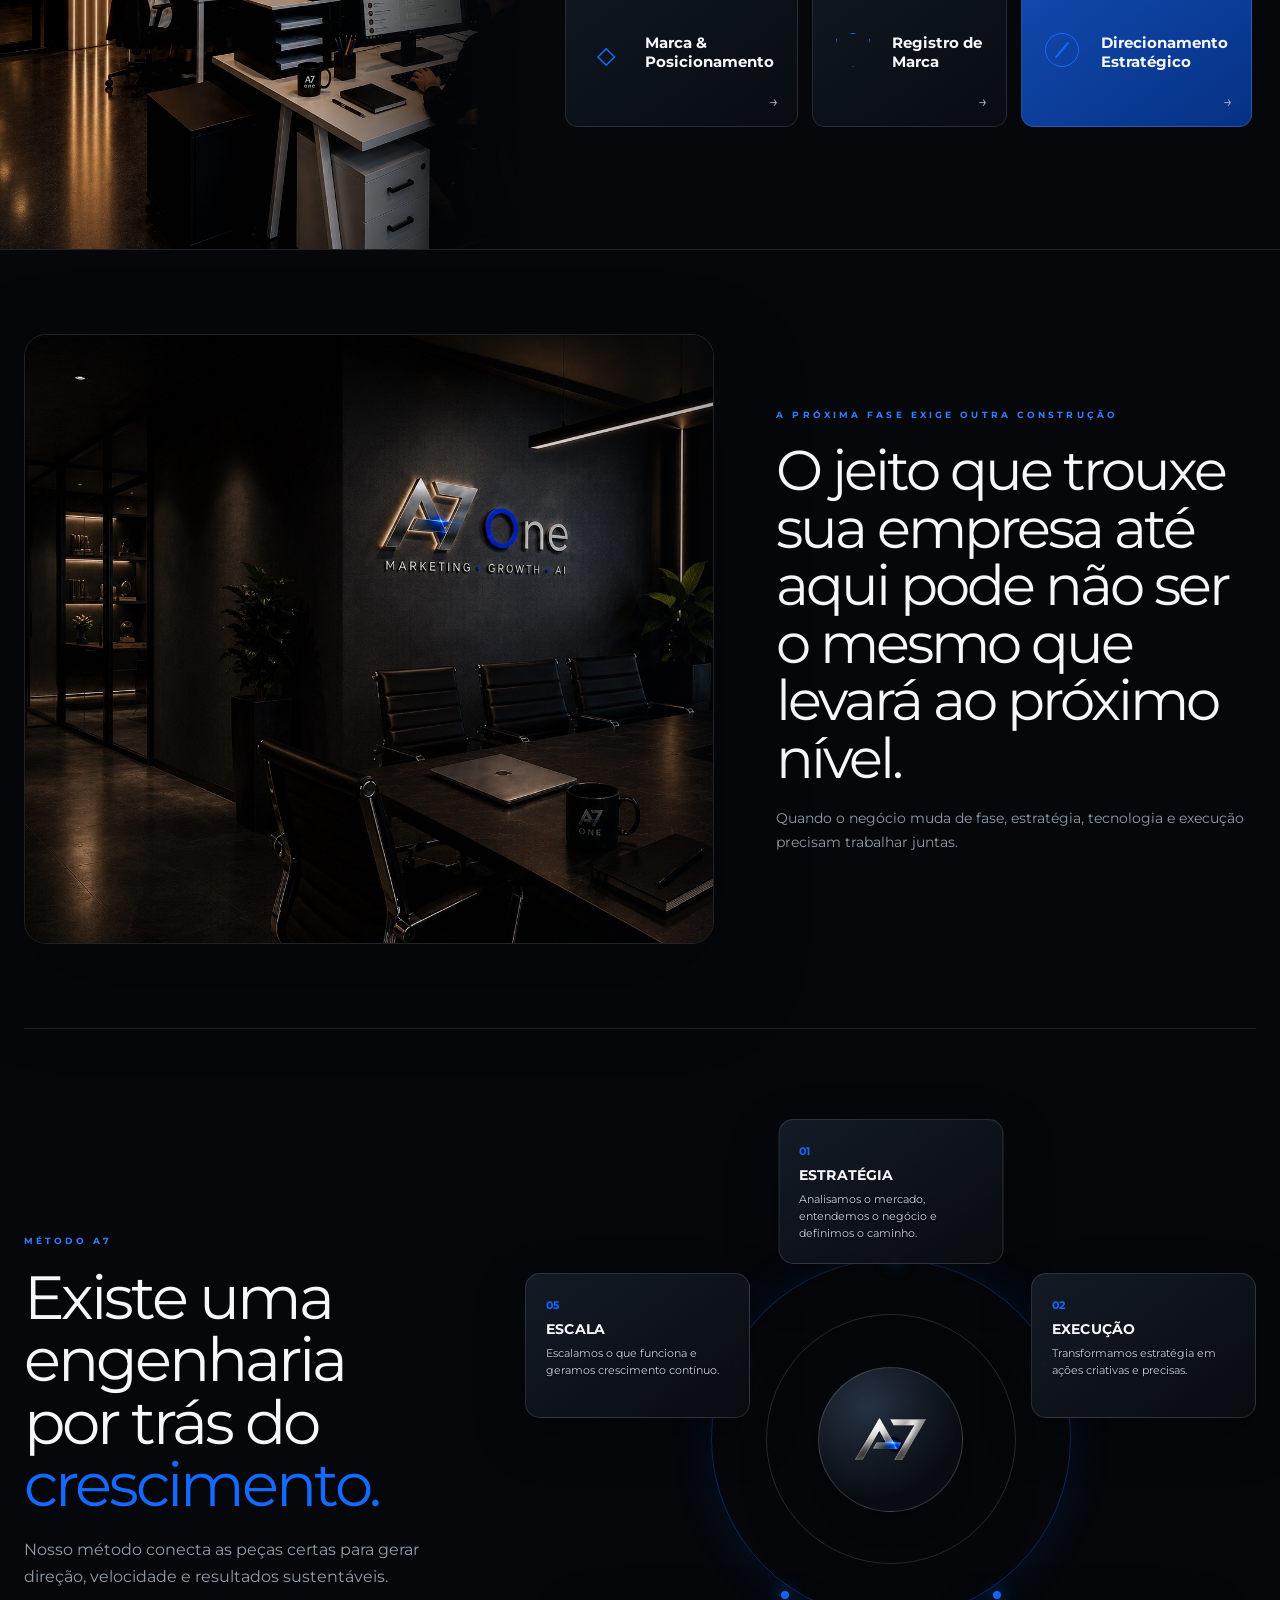
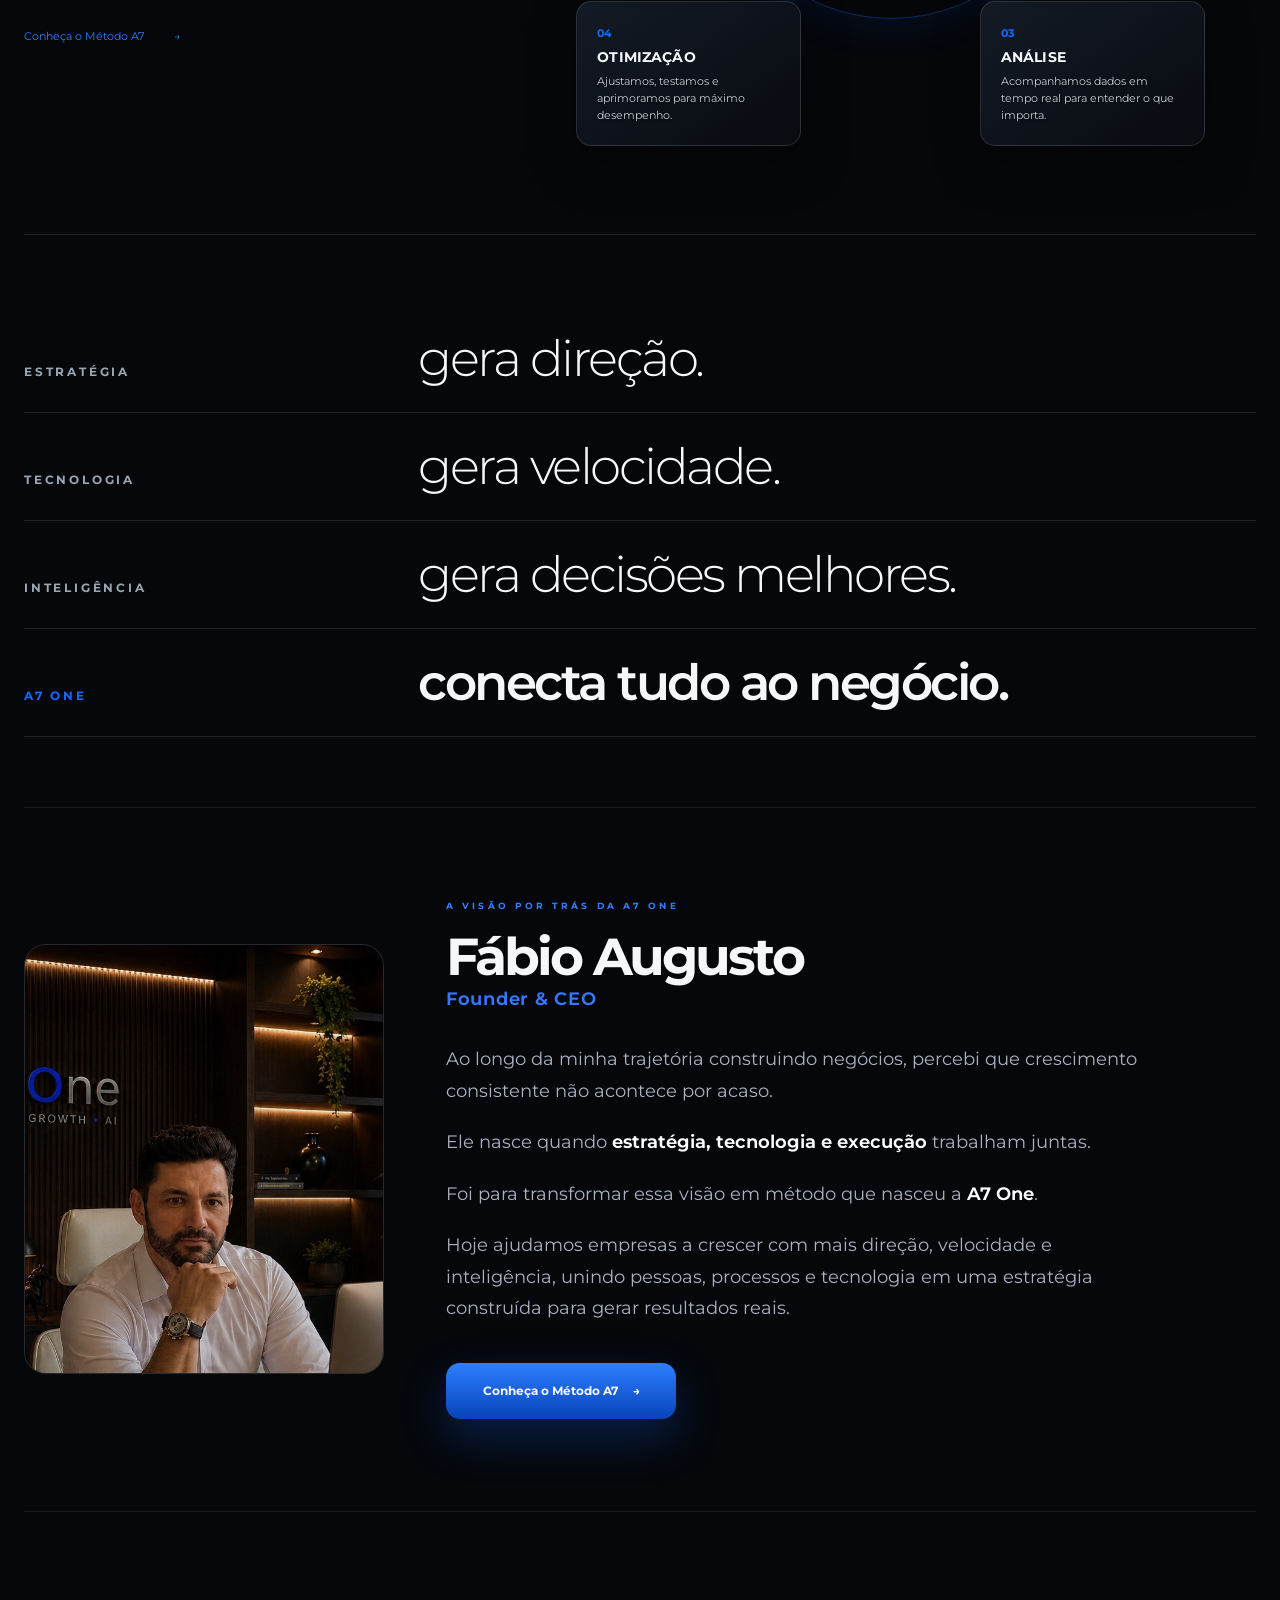
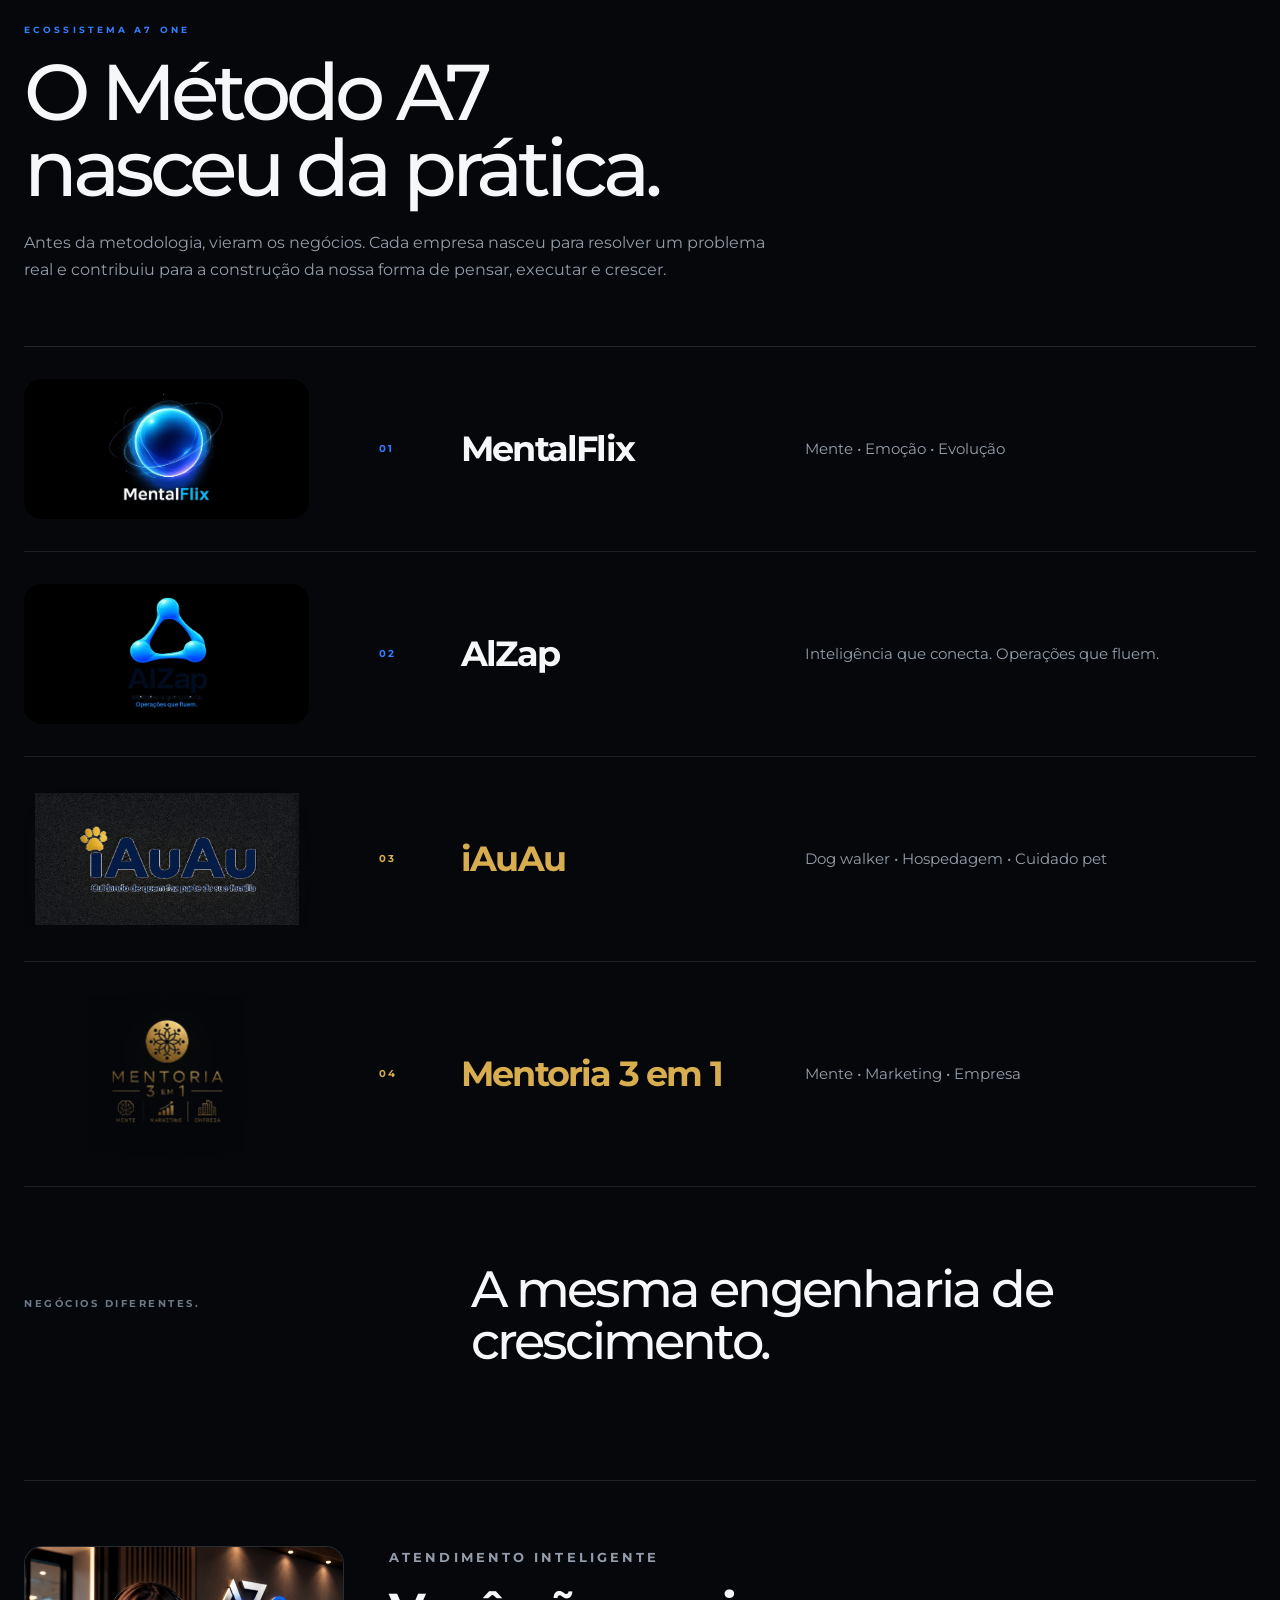
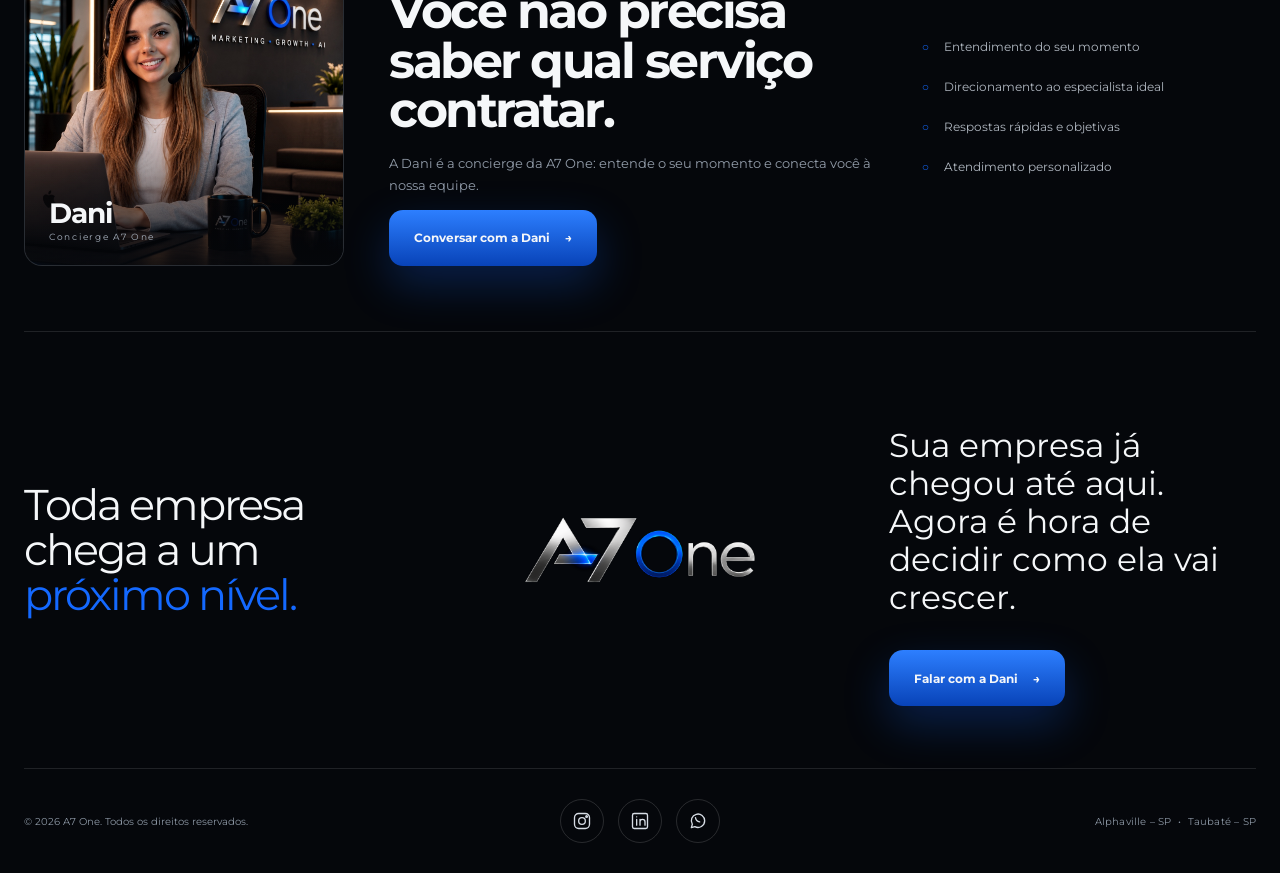
==== commit 48d39d59: "Add files via upload" ====
--- a/index.html
+++ b/index.html
@@ -9,7 +9,7 @@
   <link rel="preconnect" href="https://fonts.googleapis.com">
   <link rel="preconnect" href="https://fonts.gstatic.com" crossorigin>
   <link href="https://fonts.googleapis.com/css2?family=Montserrat:wght@300;400;500;600;700;800&display=swap" rel="stylesheet">
-  <link rel="stylesheet" href="./styles.css?v=1784221114">
+  <link rel="stylesheet" href="./styles.css?v=1784224955">
 
   <title>A7 One | Estratégia, Tecnologia e Inteligência para Empresas</title>
   <meta name="description" content="A7 One conecta estratégia, tecnologia e inteligência para acelerar o crescimento da sua empresa.">
@@ -276,66 +276,67 @@
       </div>
     </section>
 
-    <section id="ecossistema" class="ecosystem ecosystem-refined shell">
+    <section id="ecossistema" class="ecosystem ecosystem-final shell">
       <div class="ecosystem-heading reveal">
         <p class="eyebrow">ECOSSISTEMA A7 ONE</p>
-        <h2 class="ecosystem-approved-title">
-          <span>Antes de desenvolver um método,</span>
-          <span>construímos negócios reais.</span>
+        <h2 class="ecosystem-final-title">
+          <span>O Método A7</span>
+          <span>nasceu da prática.</span>
         </h2>
         <p>
-          Negócios diferentes, construídos para resolver problemas reais.
-          A experiência de cada operação ajudou a formar o Método A7.
-        </p>
-      </div>
-
-      <div class="ecosystem-list">
-        <article class="ecosystem-row reveal">
-          <div class="ecosystem-row-logo ecosystem-row-logo-dark">
-            <img src="./assets/logo-mentalflix.jpg?v=1784221114" alt="MentalFlix">
-          </div>
-          <div class="ecosystem-row-copy">
+          Antes da metodologia, vieram os negócios. Cada empresa nasceu para resolver
+          um problema real e contribuiu para a construção da nossa forma de pensar,
+          executar e crescer.
+        </p>
+      </div>
+
+      <div class="brand-portfolio">
+        <article class="brand-portfolio-row reveal">
+          <div class="brand-portfolio-logo logo-mentalflix">
+            <img src="./assets/logo-mentalflix.jpg?v=1784224955" alt="MentalFlix">
+          </div>
+          <div class="brand-portfolio-copy">
             <span>01</span>
             <h3>MentalFlix</h3>
-            <p>Saúde mental e inteligência artificial.</p>
-          </div>
-        </article>
-
-        <article class="ecosystem-row reveal">
-          <div class="ecosystem-row-logo ecosystem-row-logo-dark">
-            <img src="./assets/logo-alzap.jpg?v=1784221114" alt="AlZap">
-          </div>
-          <div class="ecosystem-row-copy">
+            <p>Mente • Emoção • Evolução</p>
+          </div>
+        </article>
+
+        <article class="brand-portfolio-row reveal">
+          <div class="brand-portfolio-logo logo-alzap">
+            <img src="./assets/logo-alzap.jpg?v=1784224955" alt="AlZap">
+          </div>
+          <div class="brand-portfolio-copy">
             <span>02</span>
             <h3>AlZap</h3>
-            <p>IA aplicada ao atendimento e à automação empresarial.</p>
-          </div>
-        </article>
-
-        <article class="ecosystem-row reveal ecosystem-row-gold">
-          <div class="ecosystem-row-logo ecosystem-row-logo-gold">
-            <img src="./assets/logo-iauau-gold.png?v=1784221114" alt="iAuAu">
-          </div>
-          <div class="ecosystem-row-copy">
+            <p>Inteligência que conecta. Operações que fluem.</p>
+          </div>
+        </article>
+
+        <article class="brand-portfolio-row reveal brand-gold">
+          <div class="brand-portfolio-logo logo-transparent">
+            <img src="./assets/logo-iauau-premium-transparent.png?v=1784224955" alt="iAuAu">
+          </div>
+          <div class="brand-portfolio-copy">
             <span>03</span>
             <h3>iAuAu</h3>
-            <p>Dog walker, hospedagem e experiência em serviços pet.</p>
-          </div>
-        </article>
-
-        <article class="ecosystem-row reveal ecosystem-row-gold">
-          <div class="ecosystem-row-logo ecosystem-row-logo-gold ecosystem-row-logo-mentoria">
-            <img src="./assets/logo-mentoria-gold.png?v=1784221114" alt="Mentoria 3 em 1">
-          </div>
-          <div class="ecosystem-row-copy">
+            <p>Dog walker • Hospedagem • Cuidado pet</p>
+          </div>
+        </article>
+
+        <article class="brand-portfolio-row reveal brand-gold">
+          <div class="brand-portfolio-logo logo-transparent logo-mentoria-final">
+            <img src="./assets/logo-mentoria-premium-transparent.png?v=1784224955" alt="Mentoria 3 em 1">
+          </div>
+          <div class="brand-portfolio-copy">
             <span>04</span>
             <h3>Mentoria 3 em 1</h3>
-            <p>Estratégia e desenvolvimento para empresários.</p>
-          </div>
-        </article>
-      </div>
-
-      <div class="ecosystem-statement ecosystem-statement-refined reveal">
+            <p>Mente • Marketing • Empresa</p>
+          </div>
+        </article>
+      </div>
+
+      <div class="ecosystem-final-statement reveal">
         <span>NEGÓCIOS DIFERENTES.</span>
         <strong>A mesma engenharia de crescimento.</strong>
       </div>
@@ -395,6 +396,6 @@
     <span>Alphaville – SP &nbsp;•&nbsp; Taubaté – SP</span>
   </footer>
 
-  <script src="./script.js?v=1784221114"></script>
+  <script src="./script.js?v=1784224955"></script>
 </body>
 </html>
--- a/styles.css
+++ b/styles.css
@@ -2797,3 +2797,290 @@
     text-align:center !important;
   }
 }
+
+
+/* =========================================================
+   V15 — FINAL RELEASE
+   ========================================================= */
+
+/* CEO remains present, but secondary to the company narrative */
+.leadership {
+  grid-template-columns:360px minmax(0,1fr) !important;
+  gap:62px !important;
+  align-items:center !important;
+  padding-top:92px !important;
+  padding-bottom:92px !important;
+}
+
+.leadership-photo {
+  width:360px !important;
+  height:430px !important;
+  max-width:360px !important;
+  min-height:0 !important;
+  border-radius:22px !important;
+  justify-self:start !important;
+}
+
+.leadership-photo img {
+  width:100% !important;
+  height:100% !important;
+  object-fit:cover !important;
+  object-position:center 14% !important;
+}
+
+.leadership-copy {
+  max-width:700px !important;
+}
+
+.leadership-copy h2 {
+  font-size:clamp(44px,4.1vw,62px) !important;
+}
+
+/* Final ecosystem */
+.ecosystem-final {
+  padding-top:112px !important;
+  padding-bottom:112px !important;
+  border-top:1px solid rgba(255,255,255,.08);
+}
+
+.ecosystem-final .ecosystem-heading {
+  max-width:980px !important;
+  margin-bottom:62px !important;
+}
+
+.ecosystem-final-title {
+  margin:19px 0 23px !important;
+  font-size:clamp(55px,6.2vw,92px) !important;
+  line-height:.96 !important;
+  letter-spacing:-5px !important;
+  font-weight:500 !important;
+}
+
+.ecosystem-final-title span {
+  display:block !important;
+}
+
+.ecosystem-final .ecosystem-heading > p:last-child {
+  max-width:760px !important;
+  color:#949da9 !important;
+  font-size:16px !important;
+  line-height:1.7 !important;
+}
+
+.brand-portfolio {
+  border-top:1px solid rgba(255,255,255,.12);
+}
+
+.brand-portfolio-row {
+  display:grid;
+  grid-template-columns:300px 1fr;
+  gap:55px;
+  align-items:center;
+  min-height:205px;
+  padding:30px 0;
+  border-bottom:1px solid rgba(255,255,255,.10);
+}
+
+.brand-portfolio-logo {
+  display:flex;
+  align-items:center;
+  justify-content:center;
+  width:285px;
+  height:140px;
+  overflow:hidden;
+  background:transparent;
+}
+
+.brand-portfolio-logo img {
+  display:block;
+  max-width:100%;
+  max-height:100%;
+  width:auto;
+  height:auto;
+  object-fit:contain;
+}
+
+.logo-mentalflix,
+.logo-alzap {
+  padding:10px;
+  border-radius:18px;
+  background:#000;
+}
+
+.logo-transparent {
+  padding:4px 10px;
+  background:transparent !important;
+}
+
+.logo-transparent img {
+  filter:drop-shadow(0 10px 24px rgba(213,166,53,.10));
+}
+
+.logo-mentoria-final {
+  height:164px;
+}
+
+.brand-portfolio-copy {
+  display:grid;
+  grid-template-columns:54px minmax(210px,.7fr) 1fr;
+  gap:28px;
+  align-items:center;
+}
+
+.brand-portfolio-copy > span {
+  color:#347cff;
+  font-size:10px;
+  font-weight:700;
+  letter-spacing:2px;
+}
+
+.brand-gold .brand-portfolio-copy > span,
+.brand-gold .brand-portfolio-copy h3 {
+  color:#d8ad4f;
+}
+
+.brand-portfolio-copy h3 {
+  margin:0;
+  color:#f6f7f9;
+  font-size:clamp(30px,2.7vw,43px);
+  line-height:1.05;
+  letter-spacing:-1.8px;
+}
+
+.brand-portfolio-copy p {
+  margin:0;
+  color:#969faa;
+  font-size:15px;
+  line-height:1.55;
+}
+
+.ecosystem-final-statement {
+  display:grid;
+  grid-template-columns:.68fr 1.32fr;
+  gap:42px;
+  align-items:baseline;
+  margin-top:42px;
+  padding-top:34px;
+}
+
+.ecosystem-final-statement span {
+  color:#6f7985;
+  font-size:10px;
+  font-weight:700;
+  letter-spacing:2.5px;
+}
+
+.ecosystem-final-statement strong {
+  max-width:700px;
+  font-size:clamp(34px,4vw,58px);
+  line-height:1.03;
+  letter-spacing:-2.8px;
+  font-weight:500;
+}
+
+@media (min-width:721px) and (max-width:1180px) {
+  .leadership {
+    grid-template-columns:310px 1fr !important;
+    gap:40px !important;
+  }
+
+  .leadership-photo {
+    width:310px !important;
+    height:390px !important;
+  }
+
+  .brand-portfolio-row {
+    grid-template-columns:225px 1fr;
+    gap:34px;
+  }
+
+  .brand-portfolio-logo {
+    width:215px;
+    height:118px;
+  }
+
+  .brand-portfolio-copy {
+    grid-template-columns:38px 190px 1fr;
+    gap:18px;
+  }
+}
+
+@media (max-width:720px) {
+  .leadership {
+    grid-template-columns:1fr !important;
+    gap:32px !important;
+    padding-top:72px !important;
+    padding-bottom:72px !important;
+  }
+
+  .leadership-photo {
+    width:270px !important;
+    height:330px !important;
+    max-width:270px !important;
+    margin:0 auto !important;
+    justify-self:center !important;
+  }
+
+  .leadership-copy {
+    text-align:center !important;
+    margin:0 auto !important;
+  }
+
+  .ecosystem-final {
+    width:calc(100% - 28px) !important;
+    margin:0 auto !important;
+    padding-top:76px !important;
+    padding-bottom:76px !important;
+  }
+
+  .ecosystem-final-title {
+    font-size:48px !important;
+    line-height:.98 !important;
+    letter-spacing:-3.2px !important;
+  }
+
+  .brand-portfolio-row {
+    grid-template-columns:110px 1fr;
+    gap:17px;
+    min-height:150px;
+    padding:21px 0;
+  }
+
+  .brand-portfolio-logo {
+    width:108px;
+    height:94px;
+  }
+
+  .logo-mentoria-final {
+    height:108px;
+  }
+
+  .brand-portfolio-copy {
+    display:block;
+    text-align:left;
+  }
+
+  .brand-portfolio-copy > span {
+    display:block;
+    margin-bottom:5px;
+  }
+
+  .brand-portfolio-copy h3 {
+    margin-bottom:7px;
+    font-size:26px;
+  }
+
+  .brand-portfolio-copy p {
+    font-size:13px;
+  }
+
+  .ecosystem-final-statement {
+    grid-template-columns:1fr;
+    gap:12px;
+    text-align:center;
+  }
+
+  .ecosystem-final-statement strong {
+    font-size:35px;
+  }
+}
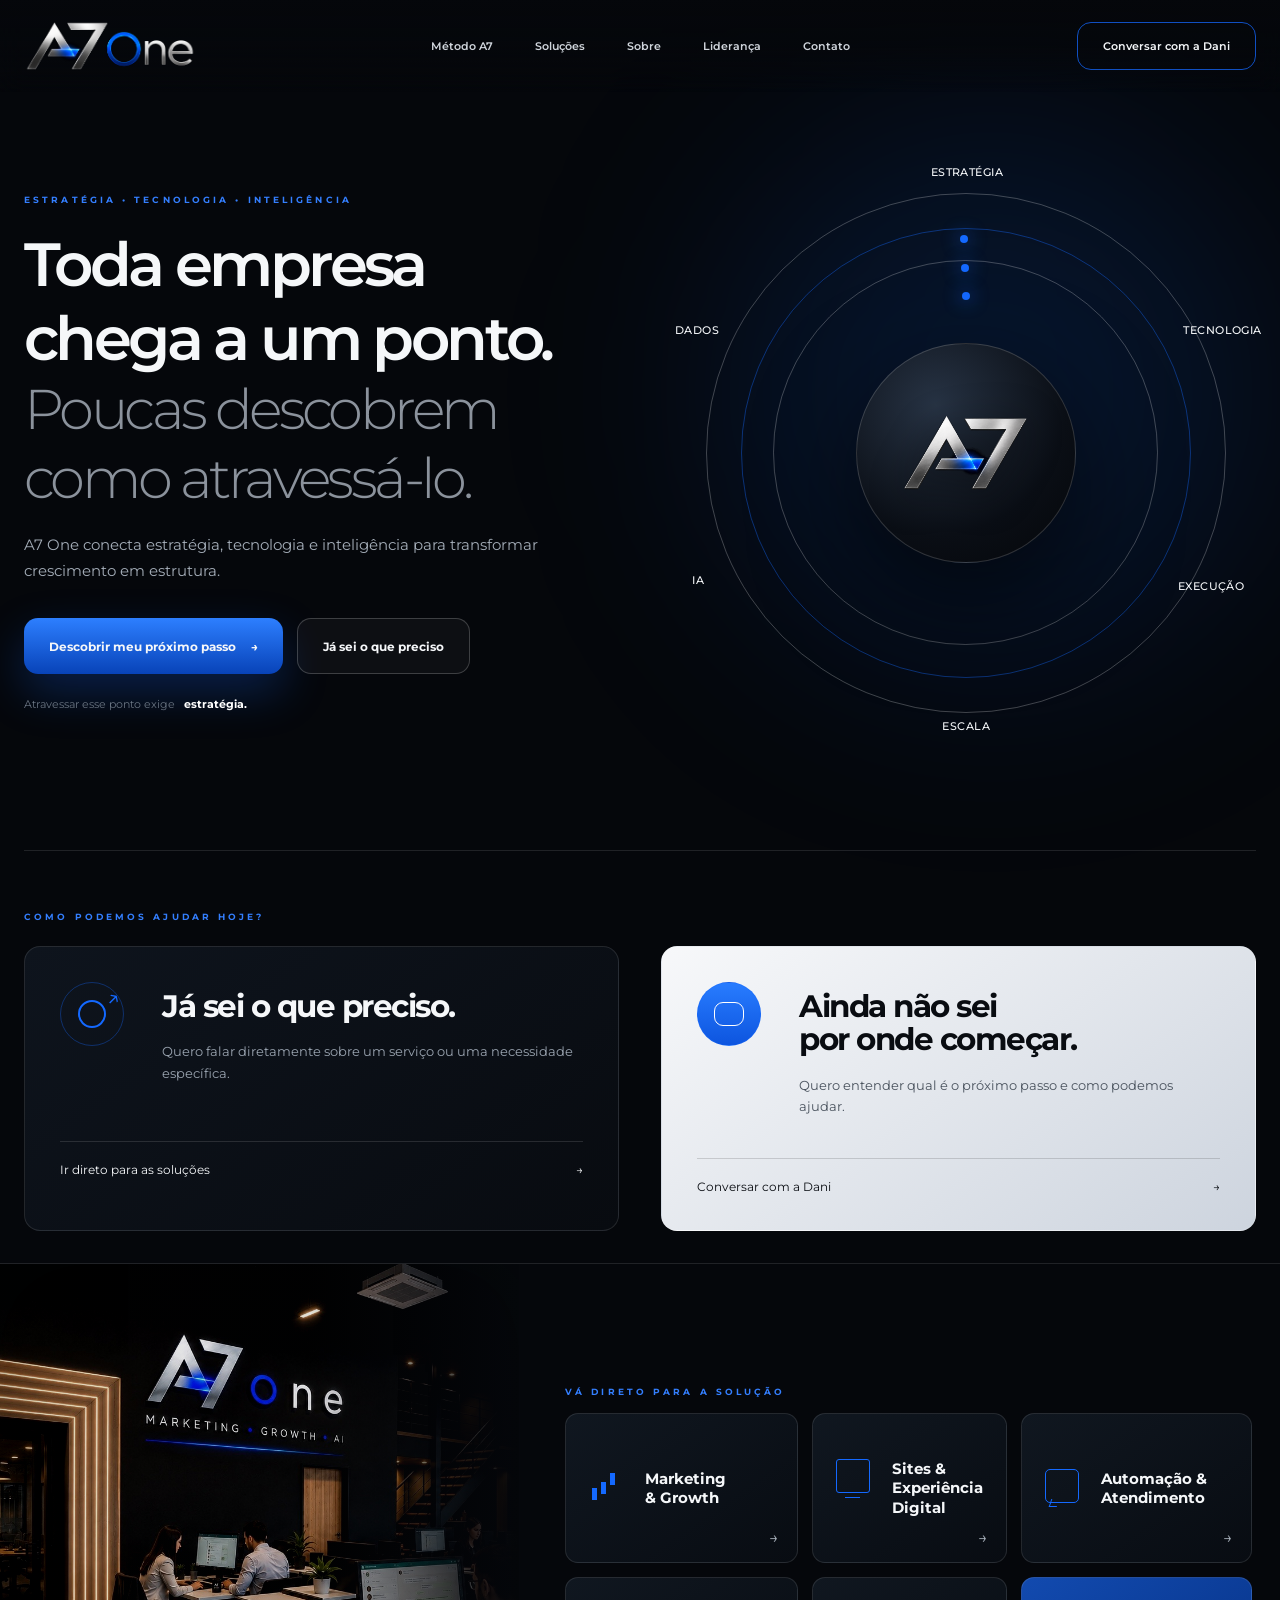
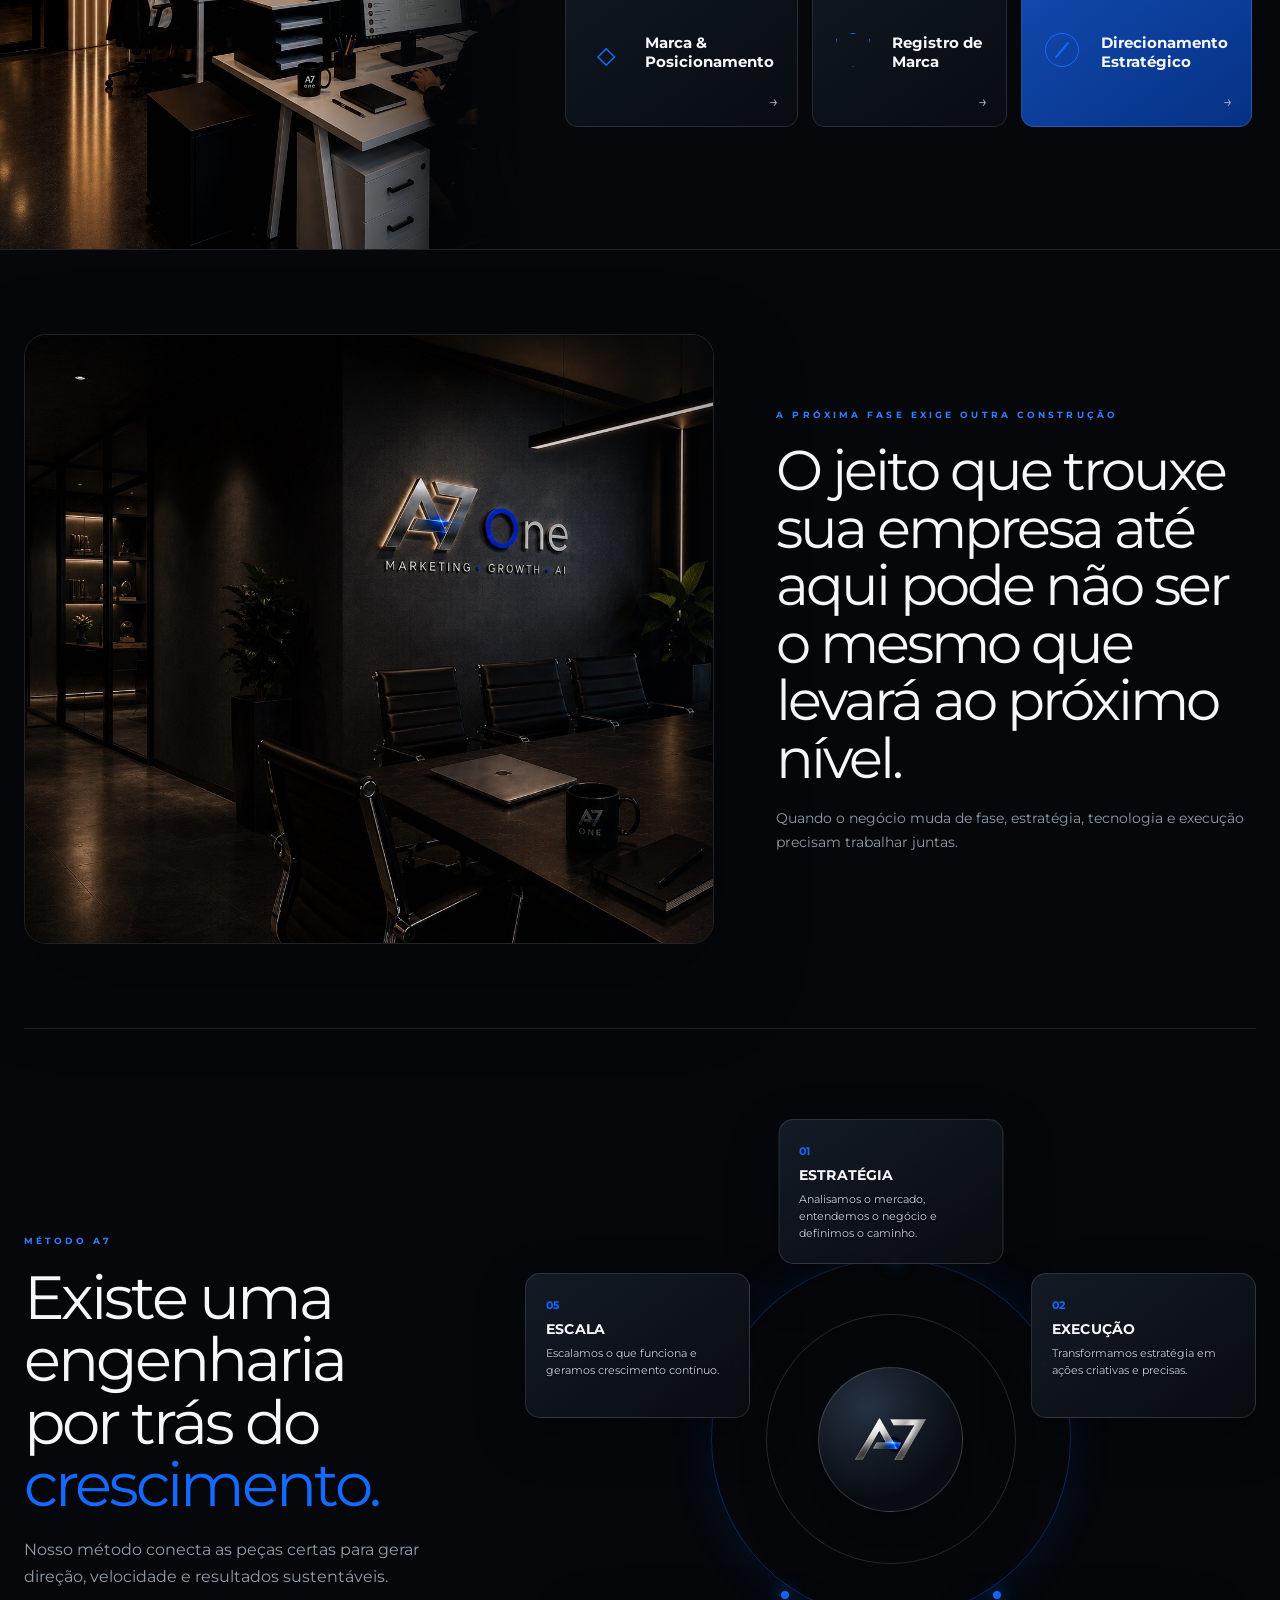
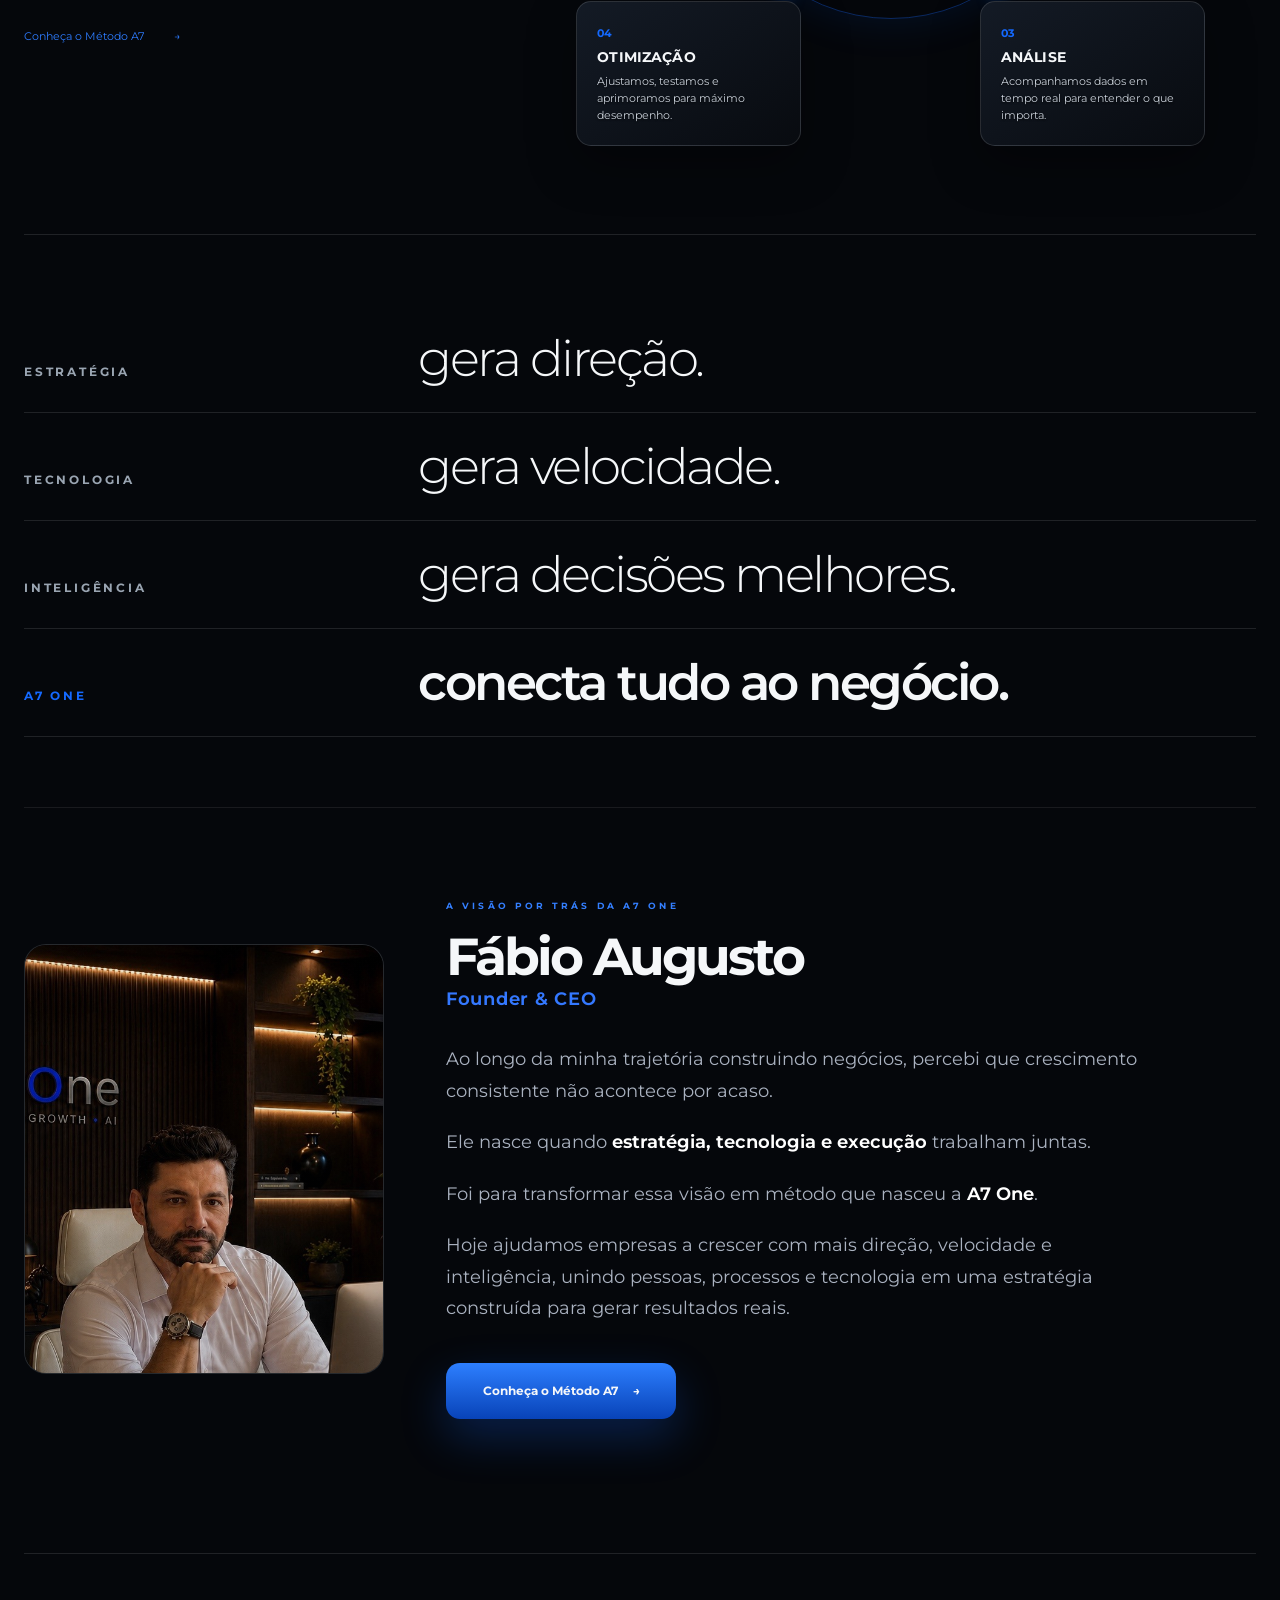
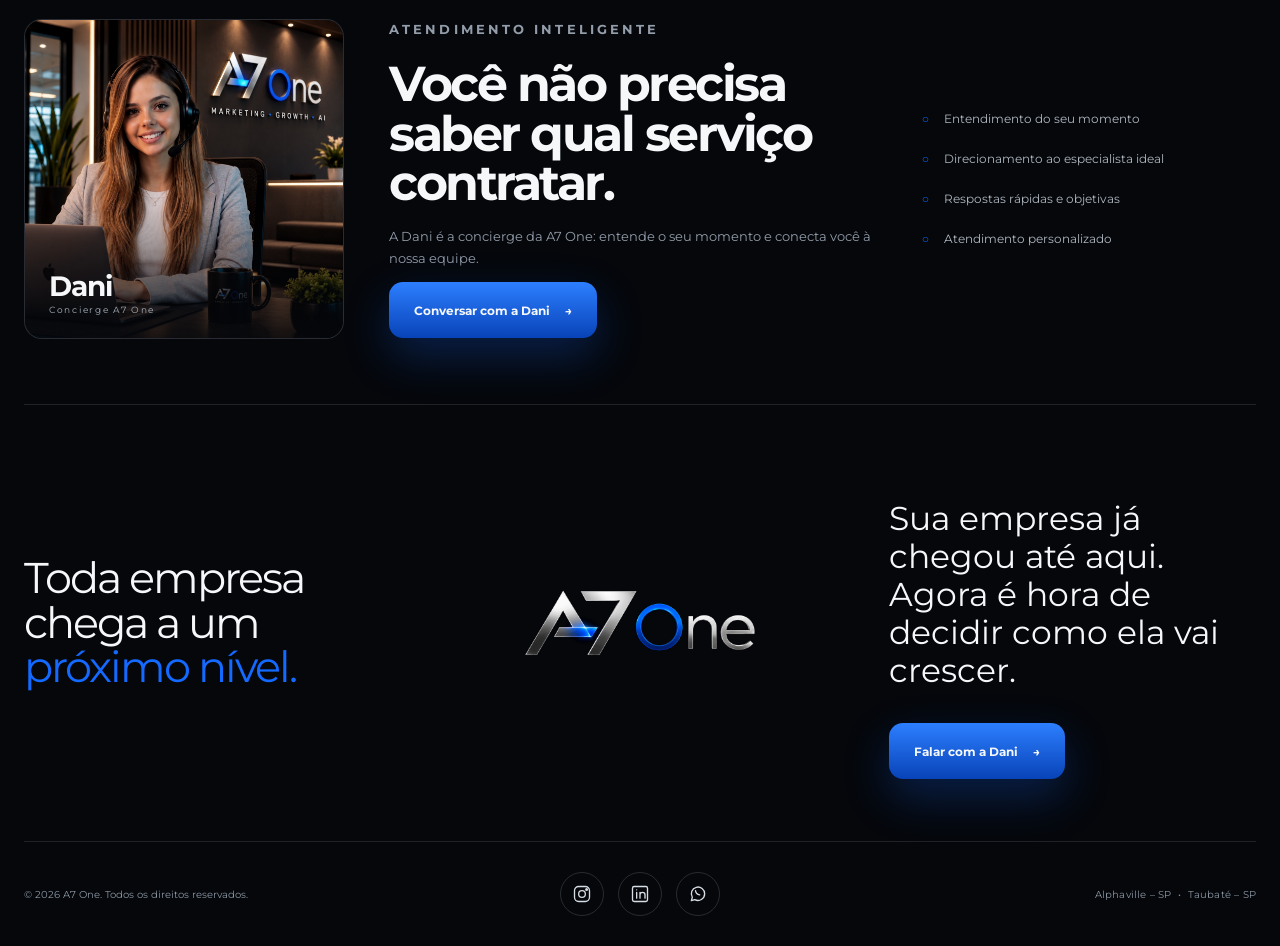
==== commit 0e1baa42: "Add files via upload" ====
--- a/index.html
+++ b/index.html
@@ -9,7 +9,7 @@
   <link rel="preconnect" href="https://fonts.googleapis.com">
   <link rel="preconnect" href="https://fonts.gstatic.com" crossorigin>
   <link href="https://fonts.googleapis.com/css2?family=Montserrat:wght@300;400;500;600;700;800&display=swap" rel="stylesheet">
-  <link rel="stylesheet" href="./styles.css?v=1784224955">
+  <link rel="stylesheet" href="./styles.css?v=1784226227">
 
   <title>A7 One | Estratégia, Tecnologia e Inteligência para Empresas</title>
   <meta name="description" content="A7 One conecta estratégia, tecnologia e inteligência para acelerar o crescimento da sua empresa.">
@@ -48,7 +48,6 @@
       <a href="#solucoes">Soluções</a>
       <a href="#sobre">Sobre</a>
       <a href="#lideranca">Liderança</a>
-      <a href="#ecossistema">Ecossistema</a>
       <a href="#contato">Contato</a>
     </nav>
 
@@ -275,73 +274,6 @@
         <a class="button primary" href="#metodo">Conheça o Método A7 <span>→</span></a>
       </div>
     </section>
-
-    <section id="ecossistema" class="ecosystem ecosystem-final shell">
-      <div class="ecosystem-heading reveal">
-        <p class="eyebrow">ECOSSISTEMA A7 ONE</p>
-        <h2 class="ecosystem-final-title">
-          <span>O Método A7</span>
-          <span>nasceu da prática.</span>
-        </h2>
-        <p>
-          Antes da metodologia, vieram os negócios. Cada empresa nasceu para resolver
-          um problema real e contribuiu para a construção da nossa forma de pensar,
-          executar e crescer.
-        </p>
-      </div>
-
-      <div class="brand-portfolio">
-        <article class="brand-portfolio-row reveal">
-          <div class="brand-portfolio-logo logo-mentalflix">
-            <img src="./assets/logo-mentalflix.jpg?v=1784224955" alt="MentalFlix">
-          </div>
-          <div class="brand-portfolio-copy">
-            <span>01</span>
-            <h3>MentalFlix</h3>
-            <p>Mente • Emoção • Evolução</p>
-          </div>
-        </article>
-
-        <article class="brand-portfolio-row reveal">
-          <div class="brand-portfolio-logo logo-alzap">
-            <img src="./assets/logo-alzap.jpg?v=1784224955" alt="AlZap">
-          </div>
-          <div class="brand-portfolio-copy">
-            <span>02</span>
-            <h3>AlZap</h3>
-            <p>Inteligência que conecta. Operações que fluem.</p>
-          </div>
-        </article>
-
-        <article class="brand-portfolio-row reveal brand-gold">
-          <div class="brand-portfolio-logo logo-transparent">
-            <img src="./assets/logo-iauau-premium-transparent.png?v=1784224955" alt="iAuAu">
-          </div>
-          <div class="brand-portfolio-copy">
-            <span>03</span>
-            <h3>iAuAu</h3>
-            <p>Dog walker • Hospedagem • Cuidado pet</p>
-          </div>
-        </article>
-
-        <article class="brand-portfolio-row reveal brand-gold">
-          <div class="brand-portfolio-logo logo-transparent logo-mentoria-final">
-            <img src="./assets/logo-mentoria-premium-transparent.png?v=1784224955" alt="Mentoria 3 em 1">
-          </div>
-          <div class="brand-portfolio-copy">
-            <span>04</span>
-            <h3>Mentoria 3 em 1</h3>
-            <p>Mente • Marketing • Empresa</p>
-          </div>
-        </article>
-      </div>
-
-      <div class="ecosystem-final-statement reveal">
-        <span>NEGÓCIOS DIFERENTES.</span>
-        <strong>A mesma engenharia de crescimento.</strong>
-      </div>
-    </section>
-
 <section id="contato" class="dani shell">
       <div class="dani-photo dani-photo-small">
         <img src="./assets/dani-final.jpg?v=1784208524" alt="Dani, concierge virtual da A7 One">
@@ -396,6 +328,6 @@
     <span>Alphaville – SP &nbsp;•&nbsp; Taubaté – SP</span>
   </footer>
 
-  <script src="./script.js?v=1784224955"></script>
+  <script src="./script.js?v=1784226227"></script>
 </body>
 </html>
--- a/styles.css
+++ b/styles.css
@@ -3084,3 +3084,15 @@
     font-size:35px;
   }
 }
+
+
+/* V16 — CLEAN INSTITUTIONAL SITE (1784226227) */
+.leadership + .dani {
+  margin-top: 42px !important;
+}
+
+@media (max-width: 720px) {
+  .leadership + .dani {
+    margin-top: 12px !important;
+  }
+}
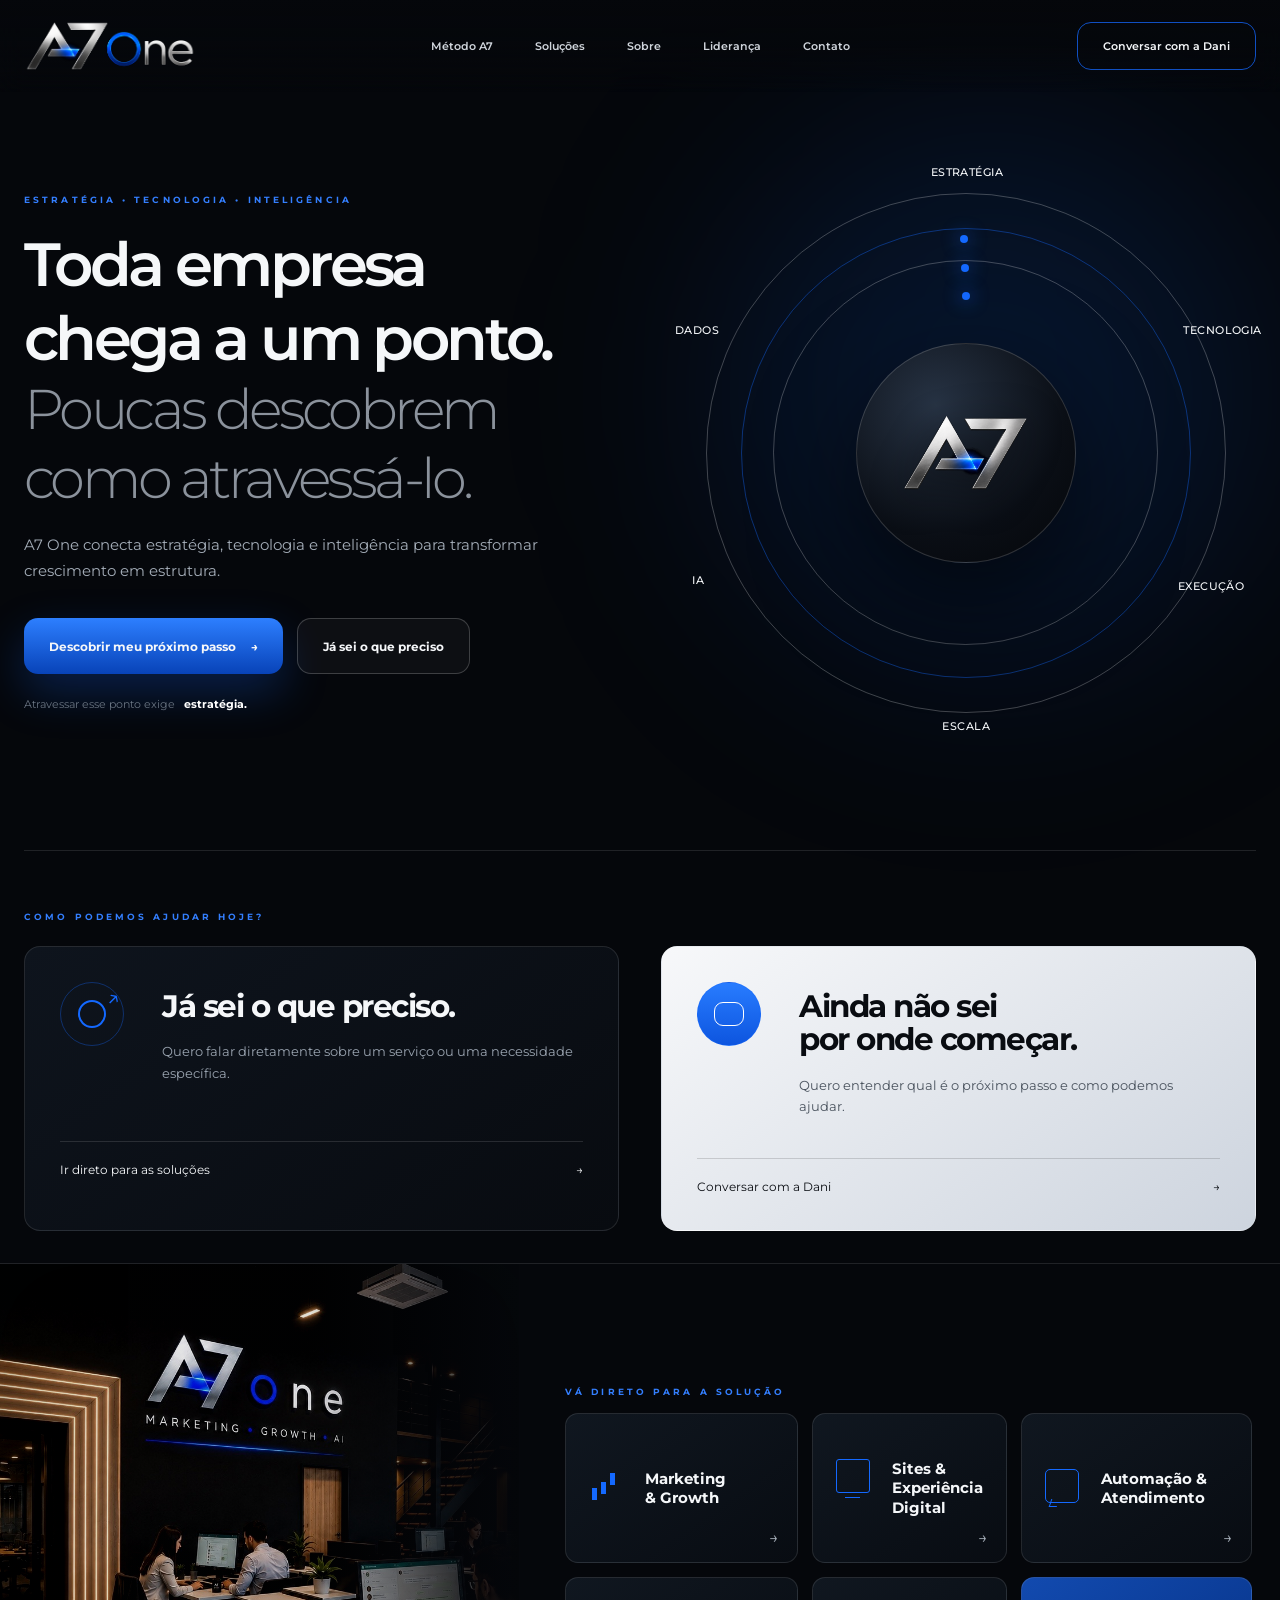
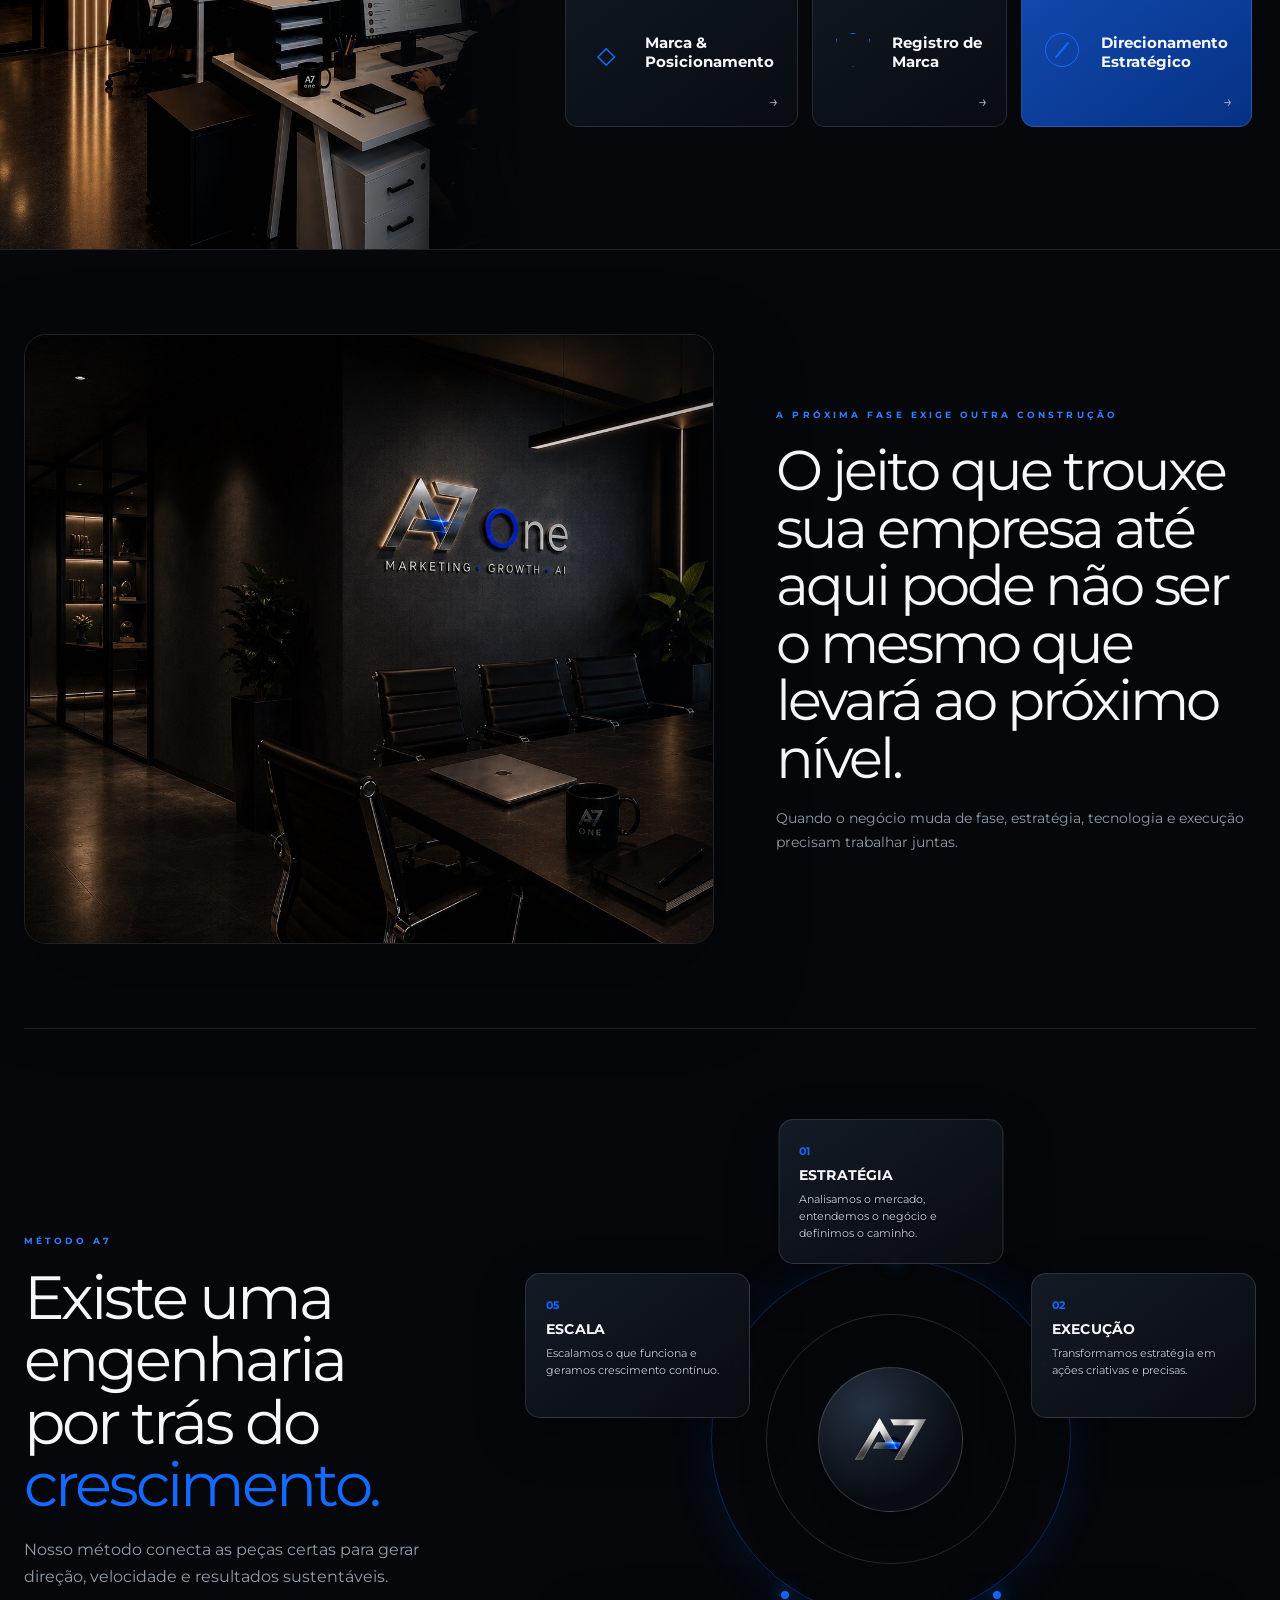
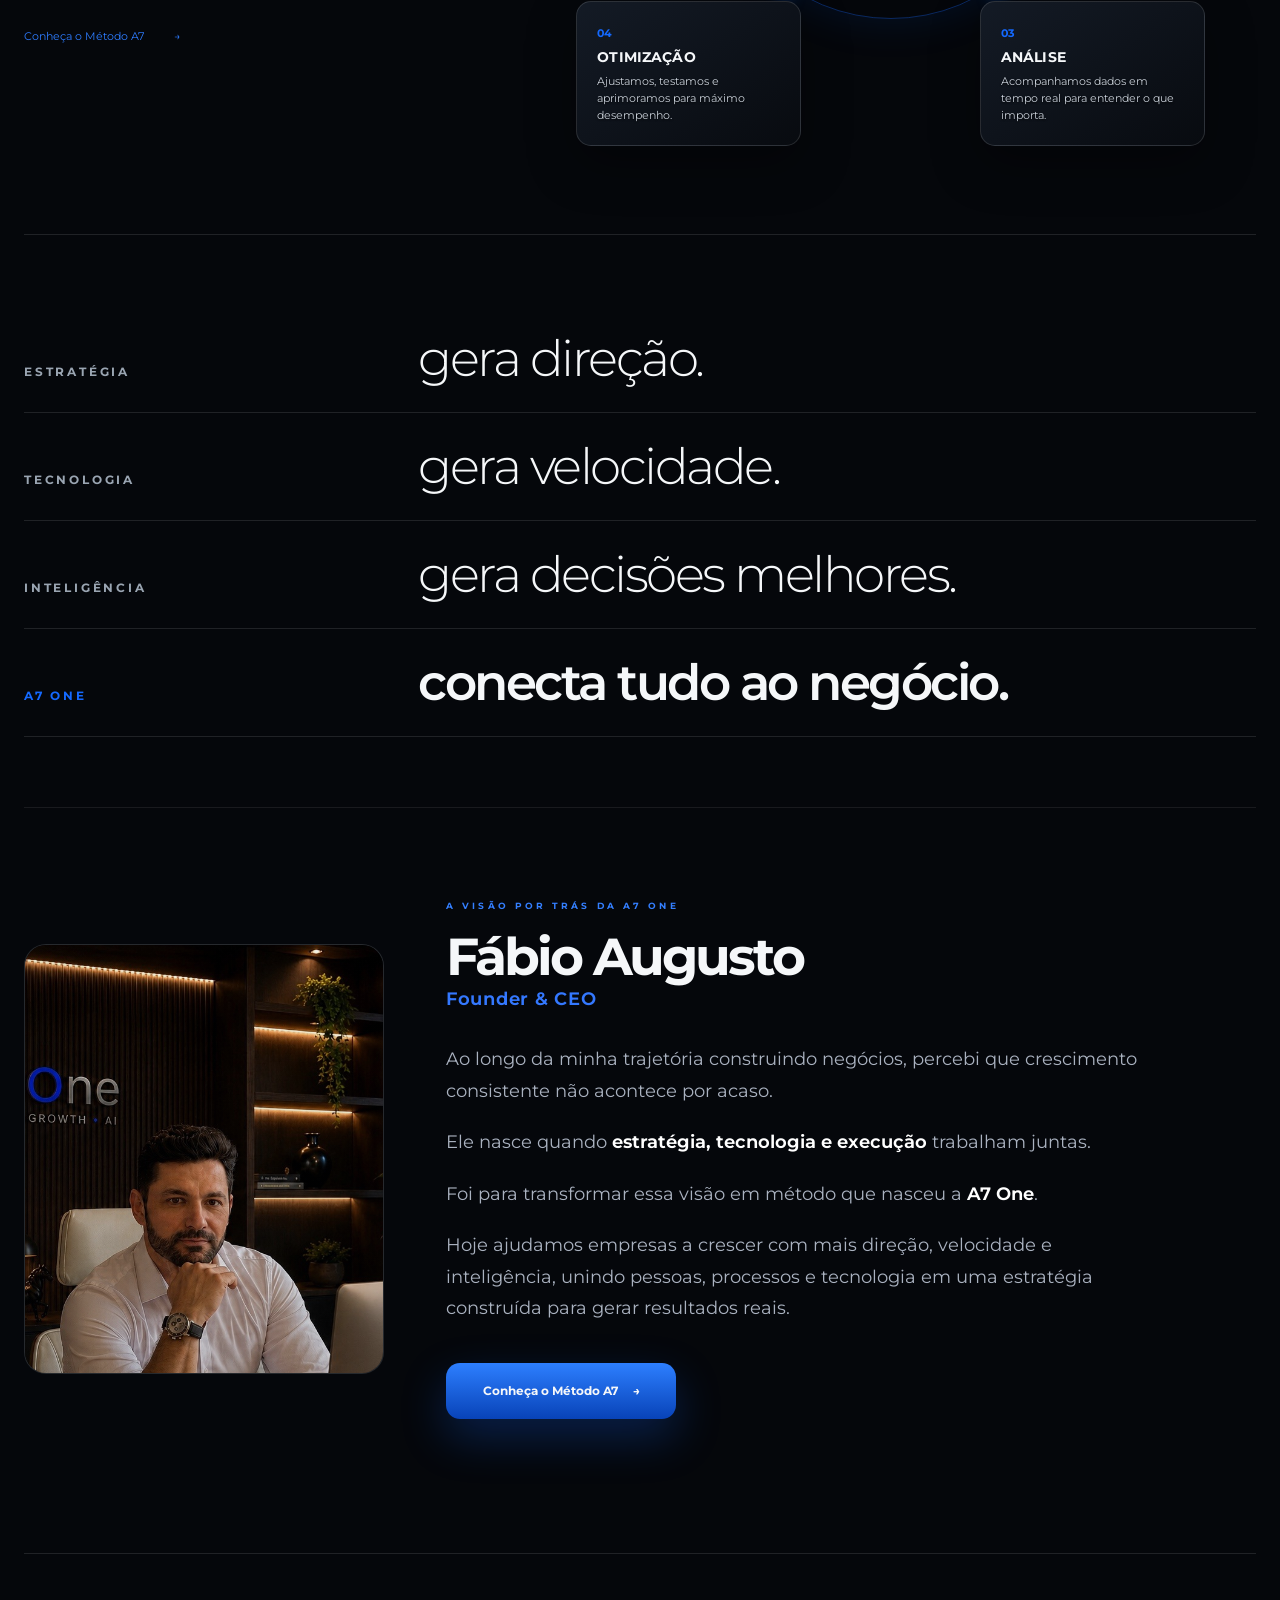
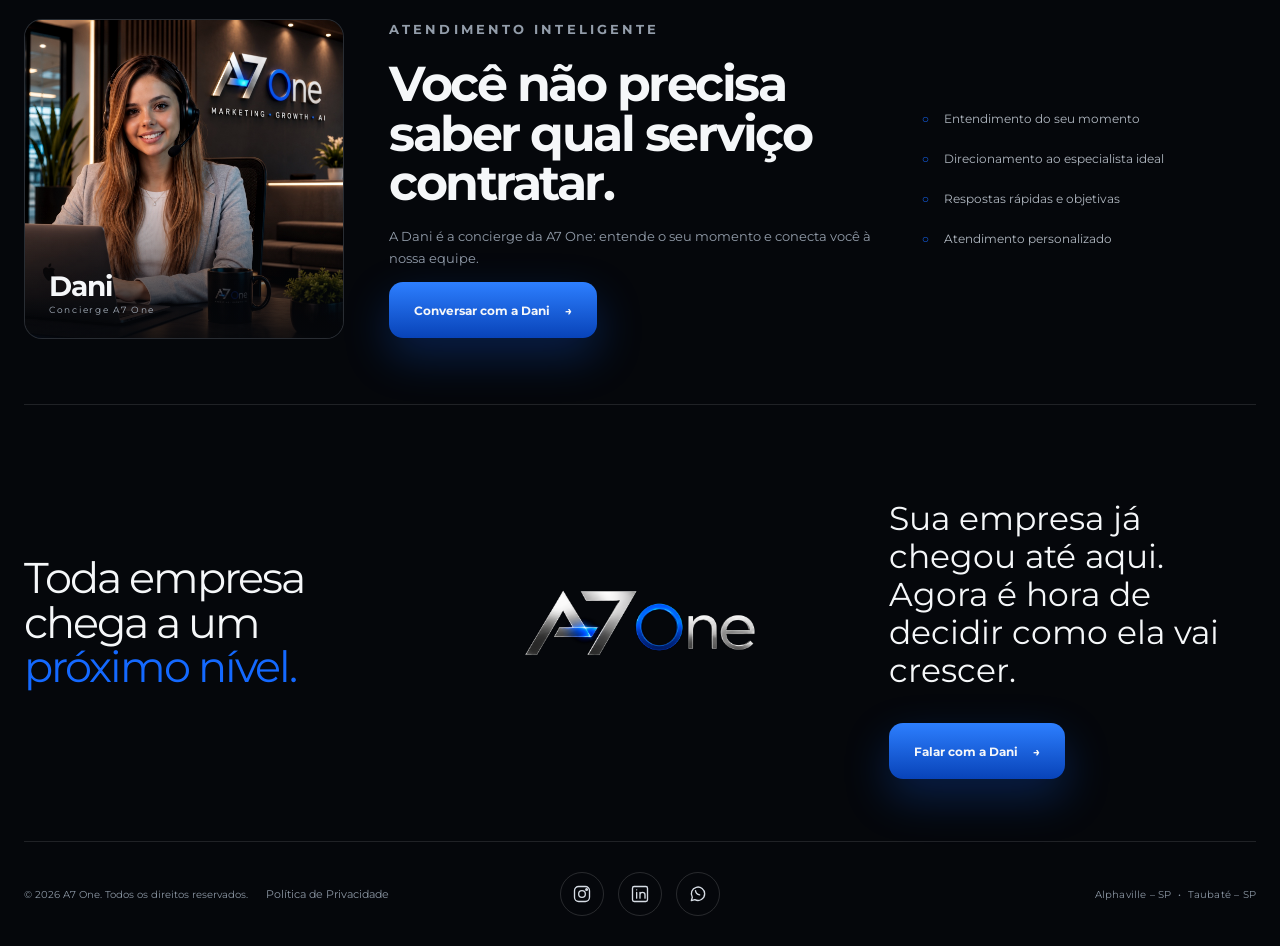
==== commit 3796d737: "Add files via upload" ====
--- a/index.html
+++ b/index.html
@@ -9,7 +9,7 @@
   <link rel="preconnect" href="https://fonts.googleapis.com">
   <link rel="preconnect" href="https://fonts.gstatic.com" crossorigin>
   <link href="https://fonts.googleapis.com/css2?family=Montserrat:wght@300;400;500;600;700;800&display=swap" rel="stylesheet">
-  <link rel="stylesheet" href="./styles.css?v=1784226227">
+  <link rel="stylesheet" href="./styles.css?v=1784229702">
 
   <title>A7 One | Estratégia, Tecnologia e Inteligência para Empresas</title>
   <meta name="description" content="A7 One conecta estratégia, tecnologia e inteligência para acelerar o crescimento da sua empresa.">
@@ -313,7 +313,10 @@
   </main>
 
   <footer class="footer shell">
-    <small>© 2026 A7 One. Todos os direitos reservados.</small>
+    <div class="footer-legal">
+      <small>© 2026 A7 One. Todos os direitos reservados.</small>
+      <a href="/politica-de-privacidade">Política de Privacidade</a>
+    </div>
     <div class="socials">
       <a href="https://www.instagram.com/a7one.ai/" target="_blank" rel="noopener" aria-label="Instagram" title="Instagram">
         <svg viewBox="0 0 24 24" aria-hidden="true"><rect x="3" y="3" width="18" height="18" rx="5"/><circle cx="12" cy="12" r="4"/><circle cx="17.5" cy="6.5" r="1"/></svg>
@@ -328,6 +331,6 @@
     <span>Alphaville – SP &nbsp;•&nbsp; Taubaté – SP</span>
   </footer>
 
-  <script src="./script.js?v=1784226227"></script>
+  <script src="./script.js?v=1784229702"></script>
 </body>
 </html>
--- a/styles.css
+++ b/styles.css
@@ -3096,3 +3096,29 @@
     margin-top: 12px !important;
   }
 }
+
+
+/* V17 — PRIVACY POLICY (1784229702) */
+.footer-legal {
+  display:flex;
+  align-items:center;
+  gap:18px;
+  flex-wrap:wrap;
+}
+
+.footer-legal a {
+  color:inherit;
+  font-size:11px;
+  text-decoration:none;
+  transition:color .2s ease;
+}
+
+.footer-legal a:hover {
+  color:#4b8cff;
+}
+
+@media (max-width:720px) {
+  .footer-legal {
+    justify-content:center;
+  }
+}
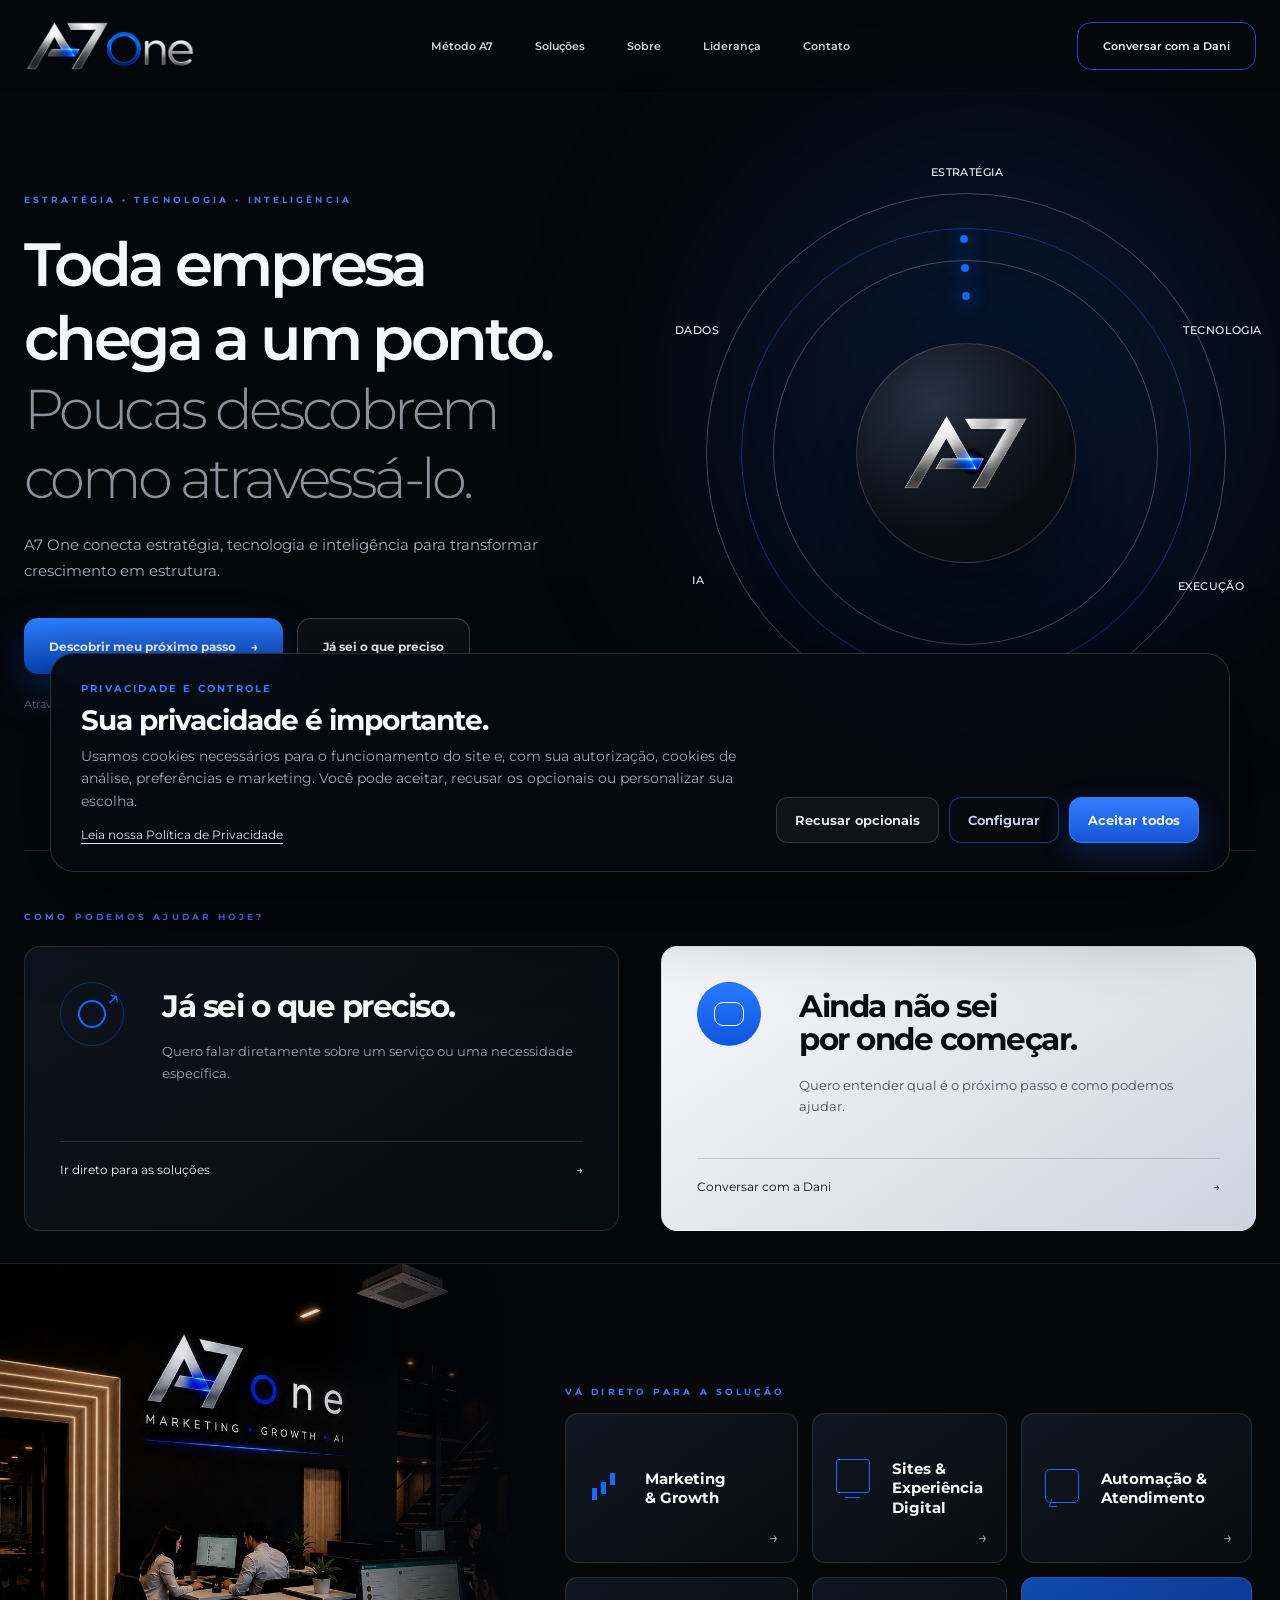
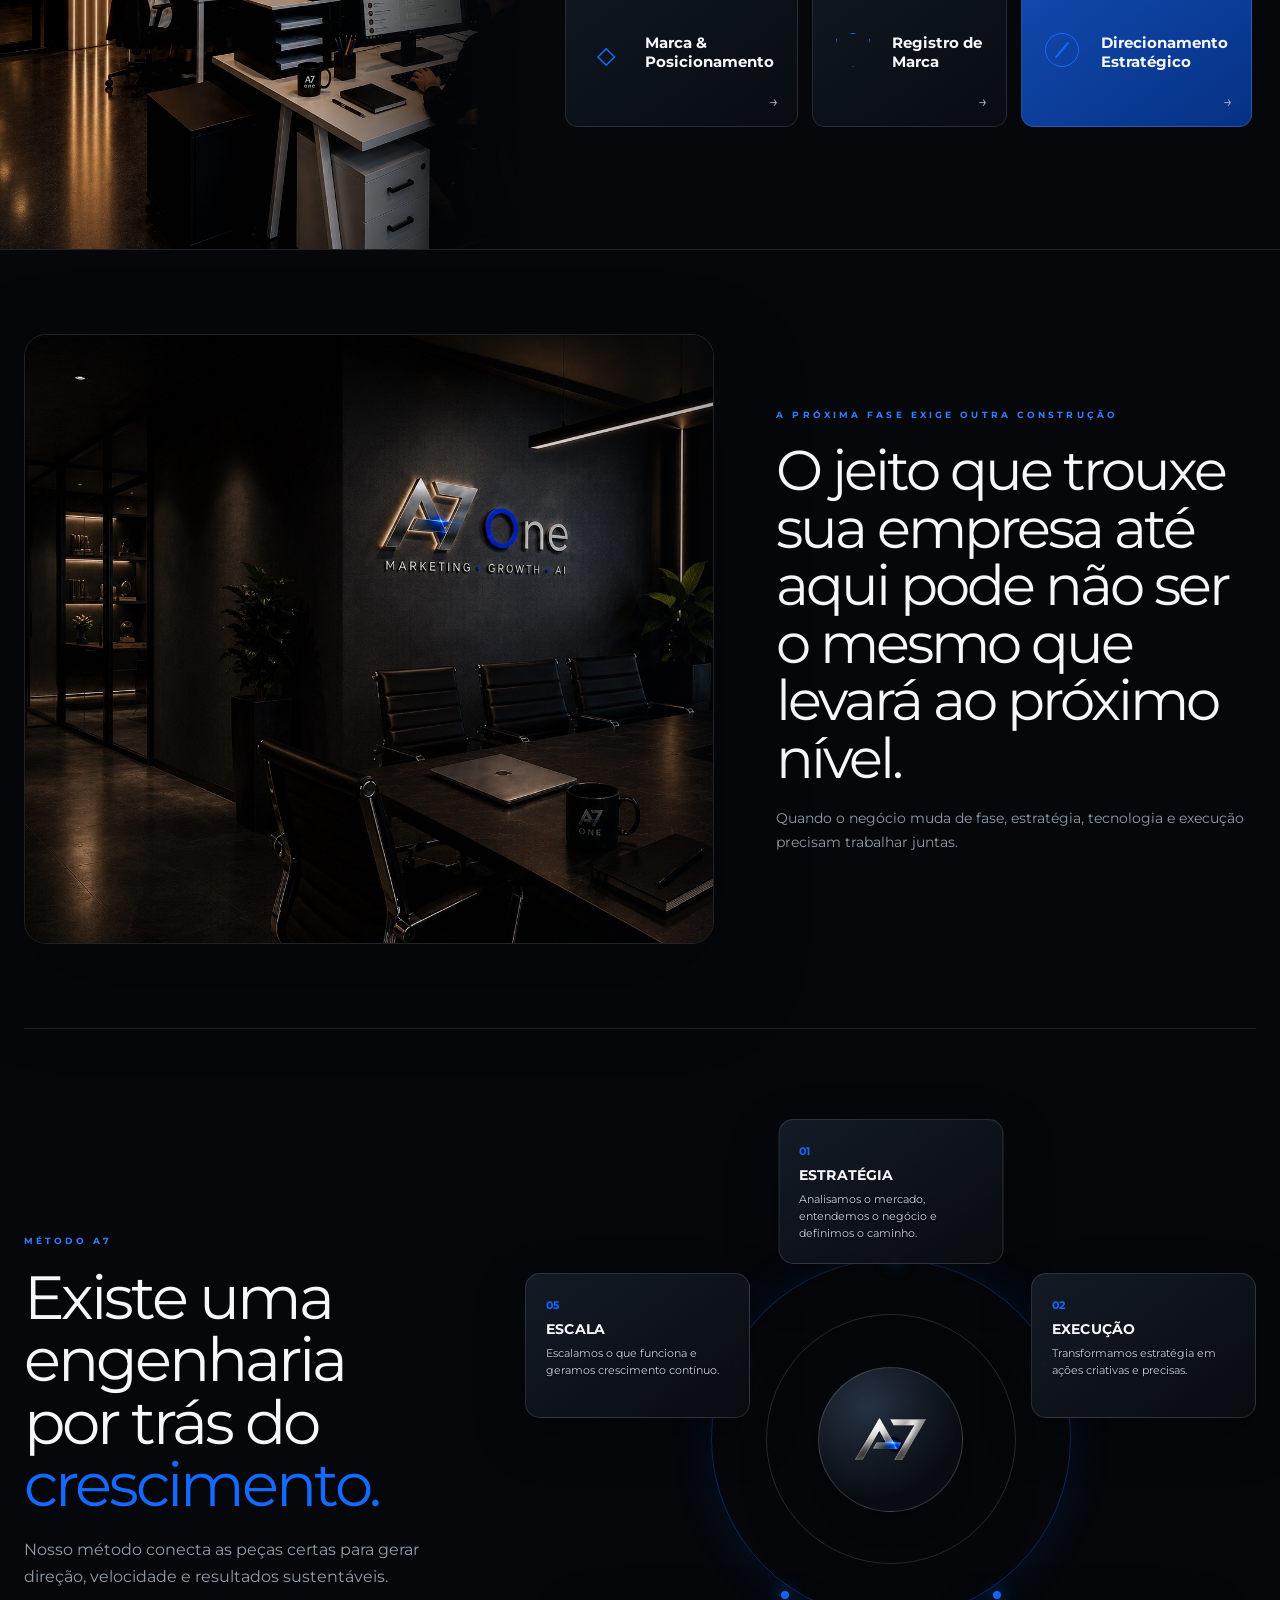
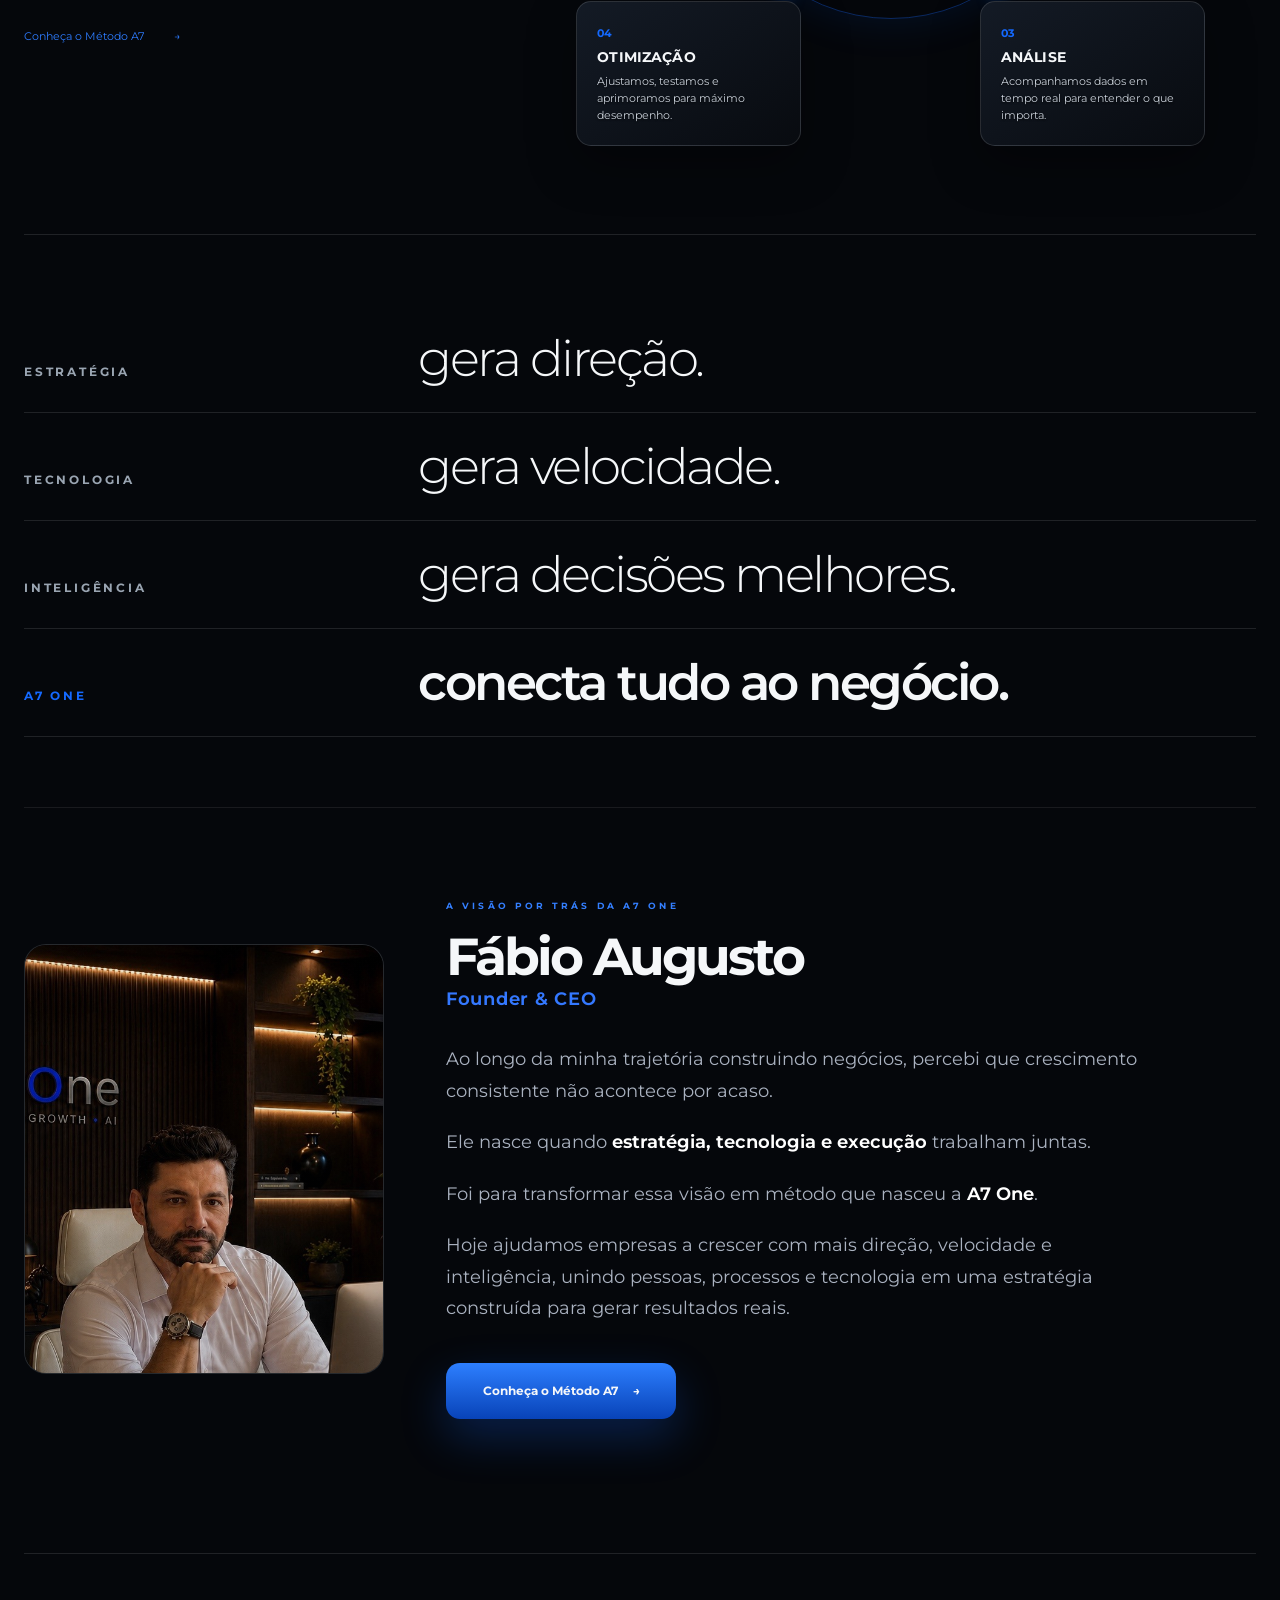
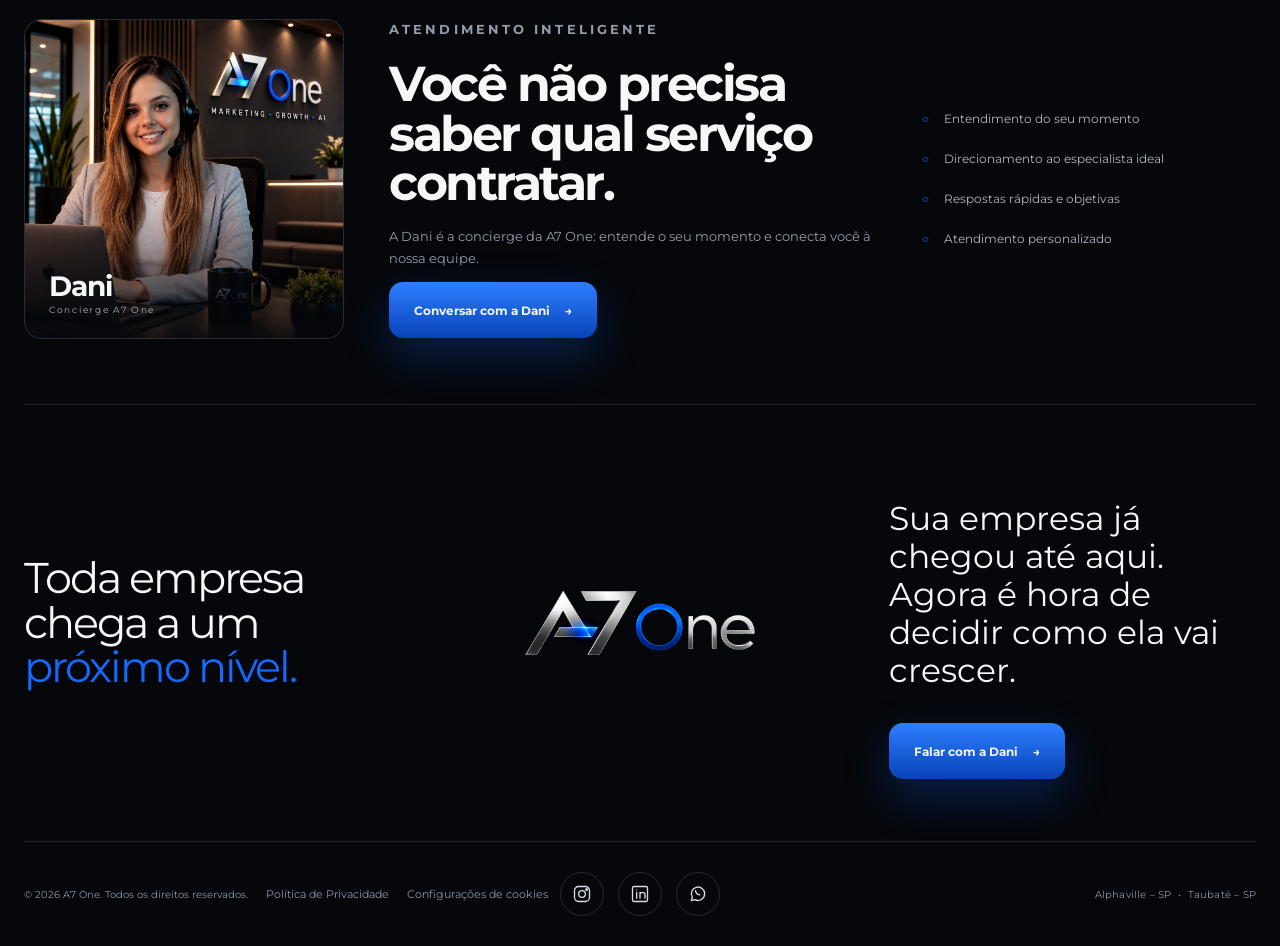
==== commit 2f7e95aa: "Add files via upload" ====
--- a/index.html
+++ b/index.html
@@ -9,7 +9,7 @@
   <link rel="preconnect" href="https://fonts.googleapis.com">
   <link rel="preconnect" href="https://fonts.gstatic.com" crossorigin>
   <link href="https://fonts.googleapis.com/css2?family=Montserrat:wght@300;400;500;600;700;800&display=swap" rel="stylesheet">
-  <link rel="stylesheet" href="./styles.css?v=1784229702">
+  <link rel="stylesheet" href="./styles.css?v=1784231502">
 
   <title>A7 One | Estratégia, Tecnologia e Inteligência para Empresas</title>
   <meta name="description" content="A7 One conecta estratégia, tecnologia e inteligência para acelerar o crescimento da sua empresa.">
@@ -316,6 +316,7 @@
     <div class="footer-legal">
       <small>© 2026 A7 One. Todos os direitos reservados.</small>
       <a href="/politica-de-privacidade">Política de Privacidade</a>
+      <button type="button" class="footer-cookie-settings" data-cookie-settings>Configurações de cookies</button>
     </div>
     <div class="socials">
       <a href="https://www.instagram.com/a7one.ai/" target="_blank" rel="noopener" aria-label="Instagram" title="Instagram">
@@ -331,6 +332,91 @@
     <span>Alphaville – SP &nbsp;•&nbsp; Taubaté – SP</span>
   </footer>
 
-  <script src="./script.js?v=1784229702"></script>
+
+  <div class="cookie-consent" data-cookie-banner hidden>
+    <div class="cookie-consent-copy">
+      <span class="cookie-consent-kicker">PRIVACIDADE E CONTROLE</span>
+      <h2>Sua privacidade é importante.</h2>
+      <p>
+        Usamos cookies necessários para o funcionamento do site e, com sua autorização,
+        cookies de análise, preferências e marketing. Você pode aceitar, recusar os
+        opcionais ou personalizar sua escolha.
+      </p>
+      <a href="/politica-de-privacidade">Leia nossa Política de Privacidade</a>
+    </div>
+
+    <div class="cookie-consent-actions">
+      <button type="button" class="cookie-button cookie-button-secondary" data-cookie-reject>
+        Recusar opcionais
+      </button>
+      <button type="button" class="cookie-button cookie-button-ghost" data-cookie-configure>
+        Configurar
+      </button>
+      <button type="button" class="cookie-button cookie-button-primary" data-cookie-accept>
+        Aceitar todos
+      </button>
+    </div>
+  </div>
+
+  <div class="cookie-modal" data-cookie-modal hidden>
+    <div class="cookie-modal-backdrop" data-cookie-close></div>
+
+    <section class="cookie-modal-panel" role="dialog" aria-modal="true" aria-labelledby="cookie-modal-title">
+      <button type="button" class="cookie-modal-close" data-cookie-close aria-label="Fechar configurações de cookies">×</button>
+
+      <p class="cookie-consent-kicker">PREFERÊNCIAS DE PRIVACIDADE</p>
+      <h2 id="cookie-modal-title">Configurações de cookies</h2>
+      <p class="cookie-modal-intro">
+        Escolha quais categorias a A7 One pode utilizar. Os cookies necessários
+        permanecem sempre ativos para que o site funcione corretamente.
+      </p>
+
+      <div class="cookie-category">
+        <div>
+          <h3>Cookies necessários</h3>
+          <p>Segurança, funcionamento básico e registro das suas preferências.</p>
+        </div>
+        <span class="cookie-always-active">Sempre ativos</span>
+      </div>
+
+      <label class="cookie-category cookie-category-toggle">
+        <div>
+          <h3>Preferências</h3>
+          <p>Permitem lembrar escolhas e personalizar recursos do site.</p>
+        </div>
+        <input type="checkbox" data-cookie-category="preferences">
+        <span class="cookie-toggle" aria-hidden="true"></span>
+      </label>
+
+      <label class="cookie-category cookie-category-toggle">
+        <div>
+          <h3>Estatísticas</h3>
+          <p>Ferramentas como Google Analytics e Microsoft Clarity, quando instaladas.</p>
+        </div>
+        <input type="checkbox" data-cookie-category="analytics">
+        <span class="cookie-toggle" aria-hidden="true"></span>
+      </label>
+
+      <label class="cookie-category cookie-category-toggle">
+        <div>
+          <h3>Marketing</h3>
+          <p>Google Ads, Meta Pixel e outras ferramentas de mensuração de campanhas, quando instaladas.</p>
+        </div>
+        <input type="checkbox" data-cookie-category="marketing">
+        <span class="cookie-toggle" aria-hidden="true"></span>
+      </label>
+
+      <div class="cookie-modal-actions">
+        <button type="button" class="cookie-button cookie-button-secondary" data-cookie-modal-reject>
+          Recusar opcionais
+        </button>
+        <button type="button" class="cookie-button cookie-button-primary" data-cookie-save>
+          Salvar preferências
+        </button>
+      </div>
+    </section>
+  </div>
+
+  <script src="./script.js?v=1784231502"></script>
 </body>
 </html>
--- a/styles.css
+++ b/styles.css
@@ -3122,3 +3122,325 @@
     justify-content:center;
   }
 }
+
+
+/* =========================================================
+   V18 — COOKIE CONSENT / LGPD (1784231502)
+   ========================================================= */
+
+[hidden] {
+  display:none !important;
+}
+
+.footer-cookie-settings {
+  appearance:none;
+  padding:0;
+  border:0;
+  background:transparent;
+  color:inherit;
+  font:inherit;
+  font-size:11px;
+  cursor:pointer;
+  transition:color .2s ease;
+}
+
+.footer-cookie-settings:hover {
+  color:#4b8cff;
+}
+
+.cookie-consent {
+  position:fixed;
+  z-index:9990;
+  right:28px;
+  bottom:28px;
+  left:28px;
+  display:grid;
+  grid-template-columns:minmax(0,1fr) auto;
+  gap:38px;
+  align-items:end;
+  max-width:1180px;
+  margin:0 auto;
+  padding:28px 30px;
+  border:1px solid rgba(255,255,255,.14);
+  border-radius:24px;
+  background:rgba(7,10,17,.94);
+  box-shadow:0 30px 90px rgba(0,0,0,.55);
+  backdrop-filter:blur(24px);
+  animation:cookie-rise .42s ease both;
+}
+
+@keyframes cookie-rise {
+  from { opacity:0; transform:translateY(20px); }
+  to { opacity:1; transform:translateY(0); }
+}
+
+.cookie-consent-kicker {
+  display:block;
+  margin-bottom:10px;
+  color:#347cff;
+  font-size:10px;
+  font-weight:700;
+  letter-spacing:2.2px;
+}
+
+.cookie-consent h2,
+.cookie-modal h2 {
+  margin:0 0 10px;
+  color:#f7f8fb;
+  font-size:28px;
+  line-height:1.08;
+  letter-spacing:-1px;
+}
+
+.cookie-consent p,
+.cookie-modal-intro {
+  max-width:700px;
+  margin:0 0 12px;
+  color:#9ba5b2;
+  font-size:14px;
+  line-height:1.6;
+}
+
+.cookie-consent a {
+  color:#d9e3f5;
+  font-size:12px;
+  text-decoration:underline;
+  text-underline-offset:4px;
+}
+
+.cookie-consent-actions,
+.cookie-modal-actions {
+  display:flex;
+  gap:10px;
+  align-items:center;
+  justify-content:flex-end;
+  flex-wrap:wrap;
+}
+
+.cookie-button {
+  min-height:46px;
+  padding:0 18px;
+  border-radius:12px;
+  font:inherit;
+  font-size:13px;
+  font-weight:650;
+  cursor:pointer;
+  transition:transform .2s ease, border-color .2s ease, background .2s ease;
+}
+
+.cookie-button:hover {
+  transform:translateY(-1px);
+}
+
+.cookie-button-primary {
+  border:1px solid #347cff;
+  background:linear-gradient(180deg,#347cff,#1555d6);
+  color:#fff;
+  box-shadow:0 10px 28px rgba(29,94,224,.28);
+}
+
+.cookie-button-secondary {
+  border:1px solid rgba(255,255,255,.16);
+  background:rgba(255,255,255,.04);
+  color:#e9edf4;
+}
+
+.cookie-button-ghost {
+  border:1px solid rgba(52,124,255,.45);
+  background:transparent;
+  color:#cbd8ef;
+}
+
+.cookie-modal {
+  position:fixed;
+  z-index:10000;
+  inset:0;
+}
+
+.cookie-modal-backdrop {
+  position:absolute;
+  inset:0;
+  background:rgba(0,0,0,.72);
+  backdrop-filter:blur(8px);
+}
+
+.cookie-modal-panel {
+  position:absolute;
+  top:50%;
+  left:50%;
+  width:min(620px,calc(100% - 32px));
+  max-height:calc(100vh - 42px);
+  overflow:auto;
+  transform:translate(-50%,-50%);
+  padding:38px;
+  border:1px solid rgba(255,255,255,.13);
+  border-radius:26px;
+  background:#080b12;
+  box-shadow:0 35px 120px rgba(0,0,0,.68);
+  animation:cookie-modal-in .3s ease both;
+}
+
+@keyframes cookie-modal-in {
+  from { opacity:0; transform:translate(-50%,-47%) scale(.98); }
+  to { opacity:1; transform:translate(-50%,-50%) scale(1); }
+}
+
+.cookie-modal-close {
+  position:absolute;
+  top:18px;
+  right:20px;
+  width:38px;
+  height:38px;
+  border:1px solid rgba(255,255,255,.12);
+  border-radius:50%;
+  background:rgba(255,255,255,.04);
+  color:#fff;
+  font-size:25px;
+  line-height:1;
+  cursor:pointer;
+}
+
+.cookie-category {
+  display:grid;
+  grid-template-columns:minmax(0,1fr) auto;
+  gap:24px;
+  align-items:center;
+  padding:22px 0;
+  border-top:1px solid rgba(255,255,255,.09);
+}
+
+.cookie-category h3 {
+  margin:0 0 6px;
+  color:#f4f6fa;
+  font-size:16px;
+}
+
+.cookie-category p {
+  margin:0;
+  color:#8e98a6;
+  font-size:13px;
+  line-height:1.5;
+}
+
+.cookie-always-active {
+  color:#347cff;
+  font-size:11px;
+  font-weight:700;
+  letter-spacing:.8px;
+  text-transform:uppercase;
+}
+
+.cookie-category-toggle {
+  cursor:pointer;
+}
+
+.cookie-category-toggle input {
+  position:absolute;
+  opacity:0;
+  pointer-events:none;
+}
+
+.cookie-toggle {
+  position:relative;
+  width:48px;
+  height:27px;
+  border:1px solid rgba(255,255,255,.18);
+  border-radius:999px;
+  background:#171c25;
+  transition:.25s ease;
+}
+
+.cookie-toggle::after {
+  content:"";
+  position:absolute;
+  top:3px;
+  left:3px;
+  width:19px;
+  height:19px;
+  border-radius:50%;
+  background:#adb5c0;
+  transition:.25s ease;
+}
+
+.cookie-category-toggle input:checked + .cookie-toggle {
+  border-color:#347cff;
+  background:#1555d6;
+}
+
+.cookie-category-toggle input:checked + .cookie-toggle::after {
+  left:24px;
+  background:#fff;
+}
+
+.cookie-modal-actions {
+  padding-top:25px;
+  border-top:1px solid rgba(255,255,255,.09);
+}
+
+.legal-footer-links {
+  display:flex;
+  align-items:center;
+  gap:20px;
+}
+
+@media (max-width:900px) {
+  .cookie-consent {
+    grid-template-columns:1fr;
+    gap:22px;
+  }
+
+  .cookie-consent-actions {
+    justify-content:flex-start;
+  }
+}
+
+@media (max-width:720px) {
+  .cookie-consent {
+    right:12px;
+    bottom:12px;
+    left:12px;
+    padding:22px 18px;
+    border-radius:19px;
+  }
+
+  .cookie-consent h2,
+  .cookie-modal h2 {
+    font-size:24px;
+  }
+
+  .cookie-consent-actions {
+    display:grid;
+    grid-template-columns:1fr 1fr;
+    width:100%;
+  }
+
+  .cookie-consent-actions .cookie-button-primary {
+    grid-column:1 / -1;
+    order:-1;
+  }
+
+  .cookie-button {
+    width:100%;
+    padding:0 12px;
+  }
+
+  .cookie-modal-panel {
+    padding:32px 20px 22px;
+    border-radius:20px;
+  }
+
+  .cookie-category {
+    gap:15px;
+  }
+
+  .cookie-modal-actions {
+    display:grid;
+    grid-template-columns:1fr;
+  }
+
+  .legal-footer-links {
+    align-items:flex-start;
+    flex-direction:column;
+    gap:12px;
+  }
+}
